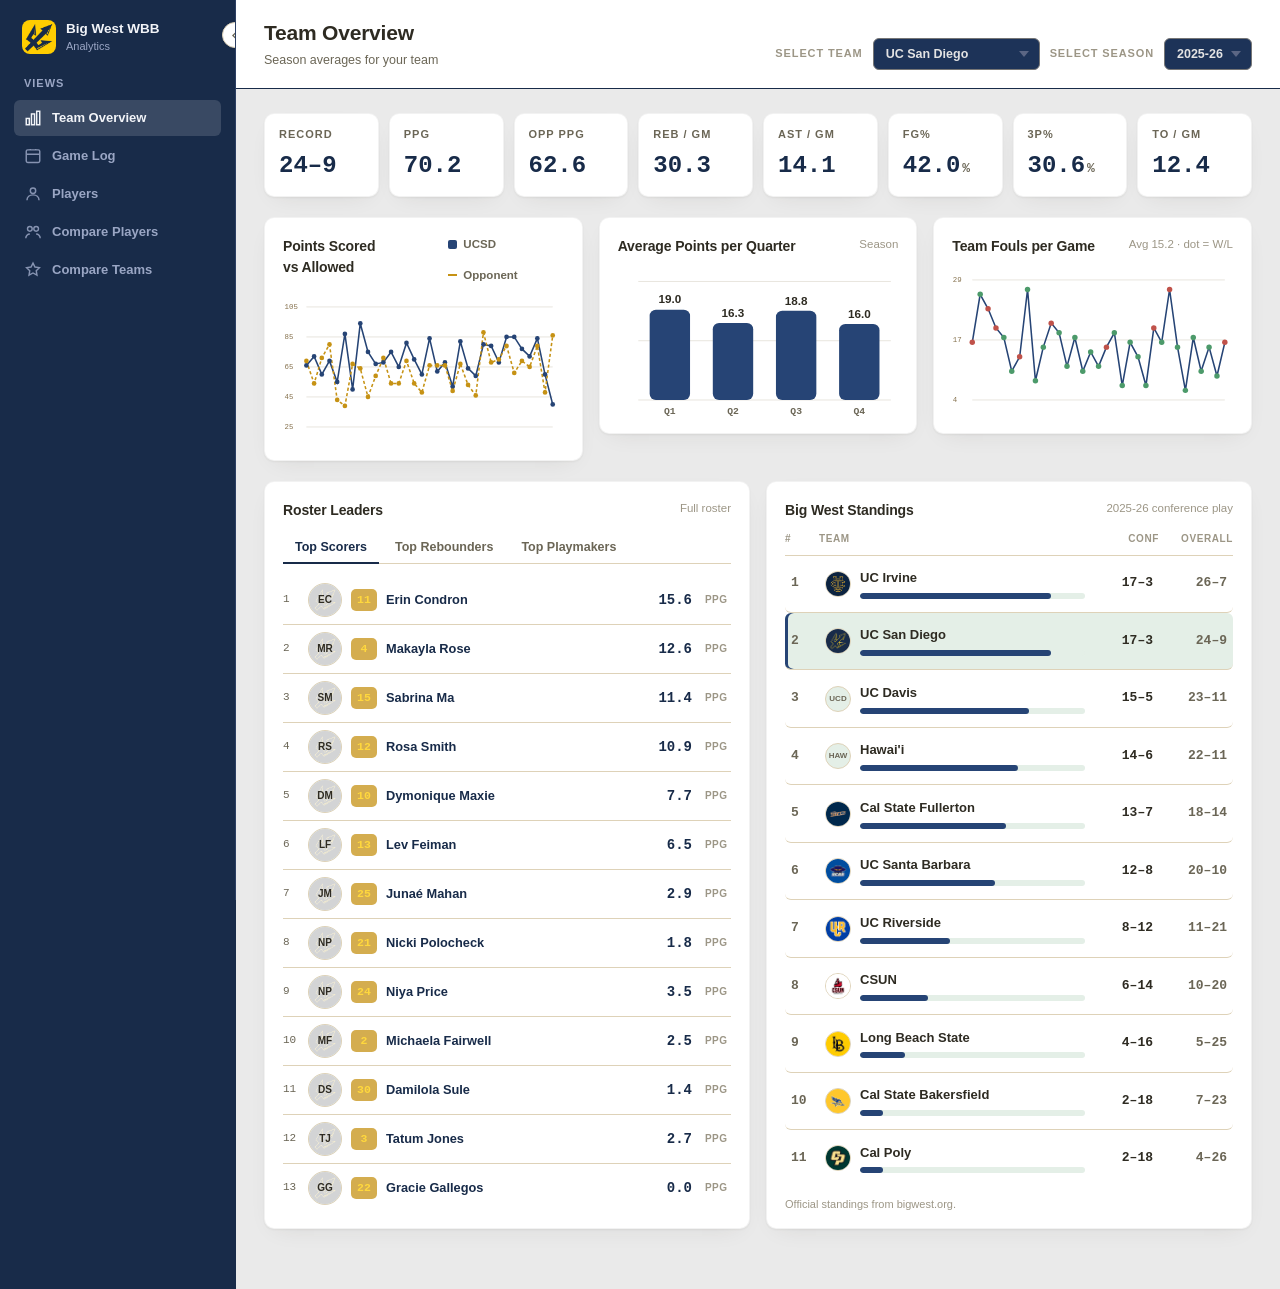
==== index.html @ 4924621a "Add upcoming 2026-27 season with the teams UCSD will play - scripts/build_upcoming_season.py builds " ====
<!DOCTYPE html>
<html lang="en" data-theme="light">
<head>
<meta charset="UTF-8">
<meta name="viewport" content="width=device-width, initial-scale=1.0">
<title>Big West WBB Analytics — Coach's Dashboard</title>
<link rel="stylesheet" href="style.css?v=20261028j">
<link rel="preconnect" href="https://fonts.googleapis.com">
<link rel="preconnect" href="https://fonts.gstatic.com" crossorigin>
<link href="https://fonts.googleapis.com/css2?family=Inter:wght@400;600;700;800&display=swap" rel="stylesheet">
</head>
<body>
<div class="app">
  <aside class="sidebar" style="position:relative;">
    <div class="brand">
      <div class="brand-mark"><img src="Team_Logos/triton_logo.jpg" alt="UC San Diego Tritons logo"></div>
      <div class="brand-text"><b>Big West WBB</b><span>Analytics</span></div>
    </div>
    <button class="sidebar-toggle" id="sidebar-toggle" title="Collapse sidebar" aria-label="Collapse sidebar">
      <svg viewBox="0 0 20 20" fill="none" stroke="currentColor" stroke-width="2"><path d="M12 4l-6 6 6 6"/></svg>
    </button>
    <nav class="views" id="nav"></nav>
  </aside>
  <main class="main">
    <header class="topbar" id="topbar"></header>
    <section class="view" id="view"></section>
  </main>
</div>
<div class="tooltip" id="tooltip"></div>

<script src="script.js?v=20261028j"></script>
</body>
</html>
---- style.css ----
:root{
  --bg:#FDFAF6; --surface:#FFFFFF; --surface-2:#FAF1E6; --surface-3:#E4EFE7;
  --border:#E5DCC9; --ink:#2E2B22; --ink-muted:#6B6656; --ink-faint:#9C9686;
  --accent:#99BC85; --accent-ink:#1D2B17; --accent-soft:#E4EFE7;
  --series-a:#99BC85; --series-b:#C97B4A;
  --good:#4C9A6A; --good-soft:#E3F3E7; --critical:#C0524A; --critical-soft:#F7E7E4;
  --sidebar-bg:#FFFFFF; --sidebar-ink:#2E2B22; --sidebar-ink-muted:#6B6656; --sidebar-border:#E5DCC9;
  --chart-grid:var(--border); --chart-axis:var(--ink-faint);
  --radius:10px; --radius-sm:6px;
  --shadow:0 1px 2px rgba(46,43,34,.06), 0 8px 24px -12px rgba(46,43,34,.12);
  --font-body: -apple-system, BlinkMacSystemFont, "Segoe UI", Roboto, "Helvetica Neue", Arial, sans-serif;
  --font-mono: ui-monospace, "SF Mono", "Cascadia Mono", "Roboto Mono", Menlo, Consolas, monospace;
}
@media (prefers-color-scheme: dark){
  :root{
    --bg:#0A0F1C; --surface:#111A2E; --surface-2:#17233D; --surface-3:#1D2A48;
    --border:#263252; --ink:#F2F4F8; --ink-muted:#8D97B5; --ink-faint:#5B6685;
    --accent:#FFC94A; --accent-ink:#1A1200; --accent-soft:#3A2E0E;
    --series-a:#C68600; --series-b:#264475;
    --good:#38C793; --good-soft:#123528; --critical:#F1596B; --critical-soft:#3A1620;
    --sidebar-bg:#111A2E; --sidebar-ink:#F2F4F8; --sidebar-ink-muted:#8D97B5; --sidebar-border:#263252;
    --chart-grid:var(--border); --chart-axis:var(--ink-faint);
    --shadow:0 1px 2px rgba(0,0,0,.3), 0 12px 28px -14px rgba(0,0,0,.55);
  }
}
:root[data-theme="dark"]{
  --bg:#0A0F1C; --surface:#111A2E; --surface-2:#17233D; --surface-3:#1D2A48;
  --border:#263252; --ink:#F2F4F8; --ink-muted:#8D97B5; --ink-faint:#5B6685;
  --accent:#FFC94A; --accent-ink:#1A1200; --accent-soft:#3A2E0E;
  --series-a:#C68600; --series-b:#264475;
  --good:#38C793; --good-soft:#123528; --critical:#F1596B; --critical-soft:#3A1620;
  --sidebar-bg:#111A2E; --sidebar-ink:#F2F4F8; --sidebar-ink-muted:#8D97B5; --sidebar-border:#263252;
  --chart-grid:var(--border); --chart-axis:var(--ink-faint);
  --shadow:0 1px 2px rgba(0,0,0,.3), 0 12px 28px -14px rgba(0,0,0,.55);
}
:root[data-theme="light"]{
  --bg:#eaeaea; --surface:#FFFFFF; --surface-2:#FDFAF6; --surface-3:#E4EFE7;
  --border:#DED2B8; --ink:#2E2B22; --ink-muted:#6B6656; --ink-faint:#9C9686;
  --accent:#99BC85; --accent-ink:#1D2B17; --accent-soft:#E4EFE7;
  --series-a:#264475; --series-b:#C69214;
  --good:#4C9A6A; --good-soft:#E3F3E7; --critical:#C0524A; --critical-soft:#F7E7E4;
  --sidebar-bg:#182B49; --sidebar-ink:#F2F4F8; --sidebar-ink-muted:#9AA6C4; --sidebar-border:#2C3F63;
  --chart-grid:rgba(133,113,77,.24); --chart-axis:#85714D;
  --shadow:0 1px 2px rgba(46,43,34,.06), 0 8px 24px -12px rgba(46,43,34,.12);
}

*{box-sizing:border-box;}
html,body{height:100%;}
body{
  margin:0; background:var(--bg); color:var(--ink); font-family:var(--font-body);
  font-size:14px; line-height:1.45; -webkit-font-smoothing:antialiased;
}
::selection{ background:var(--accent); color:var(--accent-ink); }
a{ color:inherit; }
button{ font-family:inherit; }
.num{ font-family:var(--font-mono); font-variant-numeric:tabular-nums; }

h1,h2,h3,h4{ margin:0; text-wrap:balance; font-weight:800; letter-spacing:-.01em; }
.eyebrow{
  font-size:11px; font-weight:700; text-transform:uppercase; letter-spacing:.09em;
  color:var(--ink-muted);
}

.app{
  display:grid; grid-template-columns:236px 1fr; min-height:100vh;
  transition:grid-template-columns .22s ease;
  background: linear-gradient(to right, var(--sidebar-bg) 236px, var(--bg) 236px);
}
.app.collapsed{
  grid-template-columns:72px 1fr;
  background: linear-gradient(to right, var(--sidebar-bg) 72px, var(--bg) 72px);
}

/* ---------- Sidebar ---------- */
.sidebar{
  background:var(--sidebar-bg); border-right:1px solid var(--sidebar-border);
  display:flex; flex-direction:column; padding:20px 14px; gap:22px;
  position:sticky; top:0; height:100vh; overflow:hidden;
  transition:padding .22s ease, background .22s ease;
}
.app.collapsed .sidebar{ padding-left:12px; padding-right:12px; }

.sidebar-toggle{
  position:absolute; top:22px; right:-13px; width:26px; height:26px; border-radius:50%;
  border:1px solid var(--border); background:var(--surface); box-shadow:var(--shadow);
  display:flex; align-items:center; justify-content:center; cursor:pointer; color:var(--ink-muted);
  z-index:6; padding:0;
}
.sidebar-toggle:hover{ color:var(--ink); border-color:var(--ink-faint); }
.sidebar-toggle svg{ width:13px; height:13px; transition:transform .22s ease; flex:none; }
.app.collapsed .sidebar-toggle svg{ transform:rotate(180deg); }

.app.collapsed .brand-text,
.app.collapsed .nav-label,
.app.collapsed .nav-btn span,
.app.collapsed .sidebar-foot{ display:none; }
.app.collapsed .brand{ justify-content:center; padding:0; }
.app.collapsed .nav-btn{ justify-content:center; padding:9px 0; }
.app.collapsed nav.views{ align-items:center; }
.brand{ display:flex; align-items:center; gap:10px; padding:0 8px; }
.brand-mark{
  width:34px; height:34px; border-radius:8px; background:var(--accent);
  color:var(--accent-ink); display:flex; align-items:center; justify-content:center;
  font-weight:800; font-size:15px; flex:none; overflow:hidden;
}
.brand-mark img{ width:100%; height:100%; object-fit:cover; display:block; }
.brand-text{ line-height:1.2; }
.brand-text b{ display:block; font-size:13.5px; font-weight:800; color:var(--sidebar-ink); }
.brand-text span{ font-size:11px; color:var(--sidebar-ink-muted); }

nav.views{ display:flex; flex-direction:column; gap:2px; }
.nav-label{ padding:0 10px 6px; color:var(--sidebar-ink-muted); }
.nav-btn{
  display:flex; align-items:center; gap:10px; width:100%; text-align:left;
  padding:9px 10px; border-radius:var(--radius-sm); border:none; background:none;
  color:var(--sidebar-ink-muted); font-size:13px; font-weight:600; cursor:pointer;
}
.nav-btn .ic{ width:18px; height:18px; flex:none; opacity:.85; }
.nav-btn:hover{ background:rgba(255,255,255,.08); color:var(--sidebar-ink); }
.nav-btn.active{ background:rgba(255,255,255,.14); color:var(--sidebar-ink); }
.nav-btn.active .ic{ opacity:1; }
.nav-btn:focus-visible, .btn:focus-visible, select:focus-visible, .card-select:focus-visible, .th-sort:focus-visible{
  outline:2px solid var(--series-b); outline-offset:2px;
}

.sidebar-foot{ margin-top:auto; padding:10px 8px; border-top:1px solid var(--sidebar-border); }
.sidebar-foot .eyebrow{ margin-bottom:4px; color:var(--sidebar-ink-muted); }
.sidebar-foot p{ margin:0; font-size:11.5px; color:var(--sidebar-ink-muted); opacity:.85; }

/* ---------- Main / topbar ---------- */
.main{ min-width:0; display:flex; flex-direction:column; }
.topbar{
  position:sticky; top:0; z-index:5; background:var(--bg);
  border-bottom:1px solid #182B49;
  padding:18px 28px; display:flex; align-items:flex-end; justify-content:space-between;
  gap:20px; flex-wrap:wrap;
  background-color: white;
}
.topbar h1{ font-size:21px; }
.topbar .sub{ margin-top:3px; font-size:12.5px; color:var(--ink-muted); }
.topbar-controls{ display:flex; gap:10px; align-items:center; flex-wrap:wrap; }

select{
  appearance:none; -webkit-appearance:none; background:#1d3358 url('data:image/svg+xml;utf8,<svg xmlns="http://www.w3.org/2000/svg" width="10" height="6"><path d="M0 0l5 6 5-6z" fill="%235B6684"/></svg>') no-repeat right 10px center;
  color:rgb(227, 227, 227); font-weight:600; font-size:12.5px;
  padding:8px 28px 8px 12px; border-radius:var(--radius-sm); cursor:pointer;
  outline:none;
}
select:hover{
  background-color: #f2f4f82a;
}

select.vs{ }
.vslabel{ font-size:11px; font-weight:700; color:var(--ink-faint); text-transform:uppercase; letter-spacing:.08em; }

.view{ padding:22px 28px 60px; display:flex; flex-direction:column; gap:20px; }

/* ---------- Cards / grid ---------- */
.card{
  background:white; border:1px solid rgba(46,43,34,.06); border-radius:var(--radius);
  box-shadow:var(--shadow); padding:18px 18px 16px;
}
.card-title{ display:flex; align-items:flex-start; justify-content:space-between; margin-bottom:12px; gap:18px; }
.card-title h3{ font-size:14px;}
.card-title .hint{ font-size:11.5px; color:var(--ink-faint); font-weight:500;}
.card-title-copy{ min-width:0; display:flex; flex-direction:column; gap:6px; }
.card-title-actions{ display:flex; align-items:center; gap:12px; flex-wrap:nowrap; justify-content:flex-end; }
.roster-card-controls{ margin-left:auto; flex:0 0 auto; }

.tiles{ display:grid; grid-template-columns:repeat(auto-fit,minmax(112px,1fr)); gap:10px; }
.tile{
  background:white; border:1px solid rgba(46,43,34,.06); border-radius:var(--radius);
  padding:13px 14px; box-shadow:var(--shadow);
}
.tile .eyebrow{ margin-bottom:6px; }
.tile .val{ font-size:24px; font-weight:800; color: #182B49; }
.tile .val small{ font-size:13px; font-weight:700; color:var(--ink-muted); margin-left:2px; }
.tile .delta{ margin-top:4px; font-size:11.5px; font-weight:700; }
.tile .delta.up{ color:var(--good); } .tile .delta.down{ color:var(--critical); }

.stat-tile{ cursor:pointer; text-align:left; width:100%; font:inherit; }
.stat-tile:hover{ border-color:var(--series-b); }
.stat-tile.active{ border-color:var(--series-a); background:var(--accent-soft); }

.team-section-tabs{
  display:inline-flex; align-items:center; gap:8px; padding:6px;
  border:1px solid var(--border); border-radius:999px; background:white;
  box-shadow:var(--shadow); width:max-content; max-width:100%;
}
.team-section-tab{
  border:none; background:transparent; color:var(--ink-muted); cursor:pointer;
  border-radius:999px; padding:9px 16px; font:inherit; font-size:12px; font-weight:800;
  letter-spacing:.05em; text-transform:uppercase;
}
.team-section-tab:hover{ color:var(--ink); background:var(--surface-2); }
.team-section-tab.active{ background:#182B49; color:white; }
.compare-teams-tabs{ flex-wrap:wrap; border-radius:24px; gap:4px; }
.compare-teams-tabs .team-section-tab{ padding:9px 13px; }
.team-summary-tiles{ margin-top:2px; }

.roster-page-grid{
  display:grid; grid-template-columns:repeat(4,minmax(0,1fr)); gap:20px;
}
.roster-spotlight-card{
  border:none; border-radius:20px; overflow:hidden; cursor:pointer; text-align:left;
  background:var(--card-bg); color:#f7f8fb; box-shadow:0 22px 40px -28px rgba(7,13,24,.75);
  border:2px solid color-mix(in srgb, var(--card-border) 72%, white 28%);
  padding:0; position:relative; min-height:390px; display:flex; flex-direction:column;
  transition:transform .18s ease, box-shadow .18s ease, border-color .18s ease;
}
.roster-spotlight-card:hover{
  transform:translateY(-3px);
  box-shadow:0 28px 46px -26px rgba(7,13,24,.82);
}
.roster-spotlight-top{
  display:flex; justify-content:space-between; align-items:center; padding:14px 14px 0;
  position:relative; z-index:2;
}
.roster-spotlight-rank,
.roster-spotlight-season{
  min-width:42px; height:34px; border-radius:999px; display:inline-flex; align-items:center; justify-content:center;
  background:rgba(255,255,255,.9); color:#1a2945; font-weight:900; font-size:18px; box-shadow:0 8px 20px -16px rgba(0,0,0,.65);
}
.roster-spotlight-season{ min-width:56px; font-size:15px; }
.roster-spotlight-art{
  position:relative; min-height:214px; padding:10px 18px 0; display:flex; align-items:flex-end; justify-content:center; overflow:hidden;
}
.roster-spotlight-logo{
  position:absolute; inset:10px 18px 12px; opacity:.2; display:flex; align-items:center; justify-content:center;
}
.roster-spotlight-logo img{
  width:100%; height:100%; object-fit:contain; filter:grayscale(1) brightness(1.7);
}
.roster-spotlight-monogram{
  width:148px; height:148px; border-radius:50%; display:flex; align-items:center; justify-content:center;
  background:linear-gradient(180deg,rgba(255,255,255,.24) 0%, rgba(255,255,255,.1) 100%);
  border:2px solid rgba(255,255,255,.28); backdrop-filter:blur(6px);
  font-size:52px; font-weight:900; letter-spacing:-.04em; position:relative; z-index:1;
}
.roster-spotlight-photo{
  position:relative; z-index:1; width:178px; height:178px; object-fit:cover; object-position:center top;
  border-radius:50%; border:2px solid rgba(255,255,255,.18); box-shadow:0 22px 34px -26px rgba(0,0,0,.72);
  background:rgba(255,255,255,.1);
}
.roster-spotlight-jersey{
  position:absolute; right:18px; bottom:16px; z-index:2; font-size:20px; font-weight:900;
  color:var(--card-accent); text-shadow:0 2px 18px rgba(0,0,0,.45);
}
.roster-spotlight-name{
  padding:12px 16px 10px; background:linear-gradient(180deg,rgba(255,255,255,.12) 0%, rgba(255,255,255,.05) 100%);
  border-top:1px solid rgba(255,255,255,.16); border-bottom:1px solid rgba(255,255,255,.12);
  font-size:15px; font-weight:900; text-align:center; white-space:nowrap; overflow:hidden; text-overflow:ellipsis;
}
.archetype-chip-stack{
  display:flex; flex-direction:column; align-items:center; gap:5px; max-width:100%;
}
.archetype-chip{
  display:inline-flex; align-items:center; justify-content:center; max-width:100%;
  border-radius:999px; padding:4px 8px; background:rgba(255,255,255,.92);
  color:#182B49; font-size:10.5px; font-weight:900; line-height:1.15;
  white-space:nowrap; overflow:hidden; text-overflow:ellipsis;
}
.roster-spotlight-archetype{
  align-self:center; max-width:calc(100% - 28px); margin:10px 14px 0;
}
.roster-spotlight-archetype .archetype-chip{
  background:color-mix(in srgb, var(--card-accent) 24%, white 76%);
}
.roster-spotlight-stats{
  display:grid; grid-template-columns:repeat(2,1fr); margin-top:auto;
  background:linear-gradient(180deg,rgba(255,255,255,.08) 0%, rgba(255,255,255,.04) 100%);
}
.roster-spotlight-stat{
  padding:14px 16px; border-top:1px solid rgba(255,255,255,.12); border-right:1px solid rgba(255,255,255,.1);
  display:flex; flex-direction:column; gap:4px;
}
.roster-spotlight-stat:nth-child(2n){ border-right:none; }
.roster-spotlight-stat span{
  font-size:11px; font-weight:800; letter-spacing:.08em; text-transform:uppercase; color:rgba(243,246,251,.74);
}
.roster-spotlight-stat strong{
  font-size:30px; line-height:1; font-weight:900; letter-spacing:-.04em; color:#ffffff;
}

.roster-modal-backdrop{
  position:fixed; inset:0; z-index:30; background:rgba(7,13,24,.68);
  display:flex; align-items:center; justify-content:center; padding:28px;
  backdrop-filter:blur(8px);
}
.roster-modal-shell{
  width:min(1120px,100%); max-height:calc(100vh - 56px); overflow:auto;
  position:relative;
}
.roster-modal-shell #player-detail{
  margin:0; border:1px solid rgba(255,255,255,.12); box-shadow:0 24px 52px -30px rgba(0,0,0,.78);
}
.roster-modal-close{
  position:absolute; top:14px; right:14px; width:38px; height:38px; border-radius:50%;
  border:1px solid rgba(255,255,255,.16); background:rgba(15,24,40,.88); color:white;
  font-size:24px; line-height:1; display:flex; align-items:center; justify-content:center;
  cursor:pointer; z-index:2;
}
.roster-modal-close:hover{ background:rgba(15,24,40,.98); }

.mini-toggle{
  display:inline-flex; align-items:center; gap:4px; padding:4px;
  border:1px solid var(--border); border-radius:999px; background:var(--surface-2);
}
.mini-toggle-btn{
  border:none; background:transparent; color:var(--ink-muted); cursor:pointer;
  border-radius:999px; padding:7px 12px; font:inherit; font-size:11.5px; font-weight:800;
  letter-spacing:.04em; text-transform:uppercase;
}
.mini-toggle-btn.active{ background:white; color:#182B49; box-shadow:var(--shadow); }

.grid-2{ display:grid; grid-template-columns:1.5fr 1fr; gap:16px; align-items:start; }
.grid-2-even{ display:grid; grid-template-columns:repeat(2,1fr); gap:16px; align-items:stretch; }
.grid-3{ display:grid; grid-template-columns:repeat(3,1fr); gap:16px; align-items:start; }
.grid-4{ display:grid; grid-template-columns:repeat(4,1fr); gap:16px; align-items:stretch; }
@media (max-width:980px){ .grid-2, .grid-2-even, .grid-3{ grid-template-columns:1fr; } }
@media (max-width:1200px){ .grid-4{ grid-template-columns:repeat(2,1fr); } }
@media (max-width:640px){ .grid-4{ grid-template-columns:1fr; } }

.card.stretch{ display:flex; flex-direction:column; }
.card.stretch .chart-fill{ flex:1; min-height:220px; }
.card.stretch .chart-fill svg{ width:100%; height:100%; display:block; }
.card.stretch .leaderboard-list{ flex:1; max-height:none; min-height:0; }

/* ---------- Table ---------- */
.table-wrap{ overflow-x:auto; border-radius:var(--radius-sm); border:1px solid var(--border); }
table{ width:100%; border-collapse:collapse; min-width:640px; font-size:12.8px; }
thead th{
  position:sticky; top:0; background:var(--surface-2); text-align:left; padding:9px 12px;
  font-size:10.5px; text-transform:uppercase; letter-spacing:.06em; color:var(--ink-muted);
  border-bottom:1px solid var(--border); white-space:nowrap; font-weight:700;
}
.th-sort{
  cursor:pointer; user-select:none; background:none; border:none; padding:0;
  font:inherit; font-family:inherit; font-size:inherit; font-weight:inherit;
  text-transform:inherit; letter-spacing:inherit; color:inherit;
}
th.num, td.num{ text-align:right; }
thead th.num,
thead th.num .th-sort{
  font-family:var(--font-body);
  font-variant-numeric:normal;
}
thead tr + tr th{ border-top:1px solid rgba(24,43,73,.08); }
thead th[colspan]{ text-align:center; font-size:10px; color:#7e7563; background:#faf7f1; }
tbody td{ padding:9px 12px; border-bottom:1px solid var(--border); white-space:nowrap; }
tbody tr:last-child td{ border-bottom:none; }
tbody tr{ cursor:default; }
tbody tr.clickable{ cursor:pointer; }
tbody tr.clickable:hover{ background:var(--surface-2); }
tbody tr.selected{ background:var(--accent-soft); }
.rowname{ font-weight:700; }
.muted{ color:var(--ink-muted); }

.pill{
  display:inline-flex; align-items:center; gap:5px; padding:2px 8px; border-radius:99px;
  font-size:11px; font-weight:800; letter-spacing:.02em;
}
.pill.win{ background:var(--good-soft); color:var(--good); }
.pill.loss{ background:var(--critical-soft); color:var(--critical); }
.pill.tag{ background:var(--surface-3); color:var(--ink-muted); font-weight:700; }

.jersey{
  display:inline-flex; align-items:center; justify-content:center; width:26px; height:22px;
  border-radius:5px; background:#c69114bf; font-family:var(--font-mono); font-weight:700;
  font-size:11.5px; color:#ffd83d; flex:none;
}

/* ---------- Buttons / misc ---------- */
.btn{
  border:1px solid var(--border); background:var(--surface-2); color:var(--ink);
  padding:7px 12px; border-radius:var(--radius-sm); font-size:12.5px; font-weight:700; cursor:pointer;
}
.btn:hover{ background:var(--surface-2); }
.btn.link{ border:none; background:none; color:var(--series-b); padding:0; font-weight:700; }
.legend{ display:flex; gap:14px; flex-wrap:wrap; }
.legend-item{ display:flex; align-items:center; gap:6px; font-size:11.5px; font-weight:700; color:var(--ink-muted); }
.swatch{ width:9px; height:9px; border-radius:2px; flex:none; }

/* ---------- Player / Team roster cards ---------- */
.roster-table-wrap{ background:white; }
.roster-table{ min-width:880px; }
.roster-table tbody tr.selected{ background:#bc8d2818; }
.roster-table tbody tr.selected:hover{ background:#bc8d2824; }
.roster-namecell{ display:flex; align-items:center; justify-content:flex-start; gap:10px; min-width:220px; }
.roster-table-photo{
  width:38px; height:38px; border-radius:50%; overflow:hidden; flex:none; background:#d9deea;
  display:flex; align-items:center; justify-content:center; box-shadow:0 8px 18px -14px rgba(0,0,0,.35);
}
.roster-table-photo img{ width:100%; height:100%; object-fit:cover; object-position:center top; display:block; }
.roster-table-photo img[src$=".svg"], .roster-table-photo img[src*=".svg?"]{ object-fit:contain; padding:5px; background:white; }
.roster-identity{ display:flex; flex-direction:column; gap:3px; justify-content:center; }
.roster-player{ font-weight:800; font-size:13.5px; color:#182B49; }
.roster-inline-num{ font-size:11px; color:var(--ink-muted); font-weight:800; margin-left:4px; vertical-align:middle; }
.roster-meta{ font-size:11px; color:var(--ink-muted); font-weight:700; text-transform:uppercase; letter-spacing:.05em; }
.roster-archetype{
  display:block; max-width:260px; color:#182B49; font-size:11px; font-weight:800;
  white-space:nowrap; overflow:hidden; text-overflow:ellipsis;
}
.roster-submeta{ font-size:10.5px; color:var(--ink-faint); font-weight:700; text-transform:uppercase; letter-spacing:.06em; }
.roster-table th,
.roster-table td{ padding:8px 10px; }
.roster-table th.num,
.roster-table td.num{ text-align:center; }
.roster-table th .th-sort{
  width:100%;
  display:inline-flex;
  align-items:center;
  justify-content:center;
  gap:4px;
  border:none;
  background:transparent;
  box-shadow:none;
  padding:0;
}
.roster-table td:first-child{ text-align:left; }
.roster-table thead th:first-child,
.roster-table tbody td:first-child{
  position:sticky; left:0; z-index:3; background:white;
}
.roster-table thead th:first-child{
  z-index:5; background:var(--surface-2);
}
.roster-table tbody tr:hover td:first-child{ background:var(--surface-2); }
.roster-table tbody tr.selected td:first-child{ background:#f7efe0; }

/* ---------- Player detail ---------- */
/* Header band: player on the left (same width as the stat column), the player/window
   pickers start at the chart column's left edge, then a divider before the stats. */
.pdetail-head{
  display:grid; grid-template-columns:292px minmax(0,1fr); column-gap:22px; align-items:center;
  padding-bottom:16px; border-bottom:1px solid var(--border);
}
.pdetail-head-id{ display:flex; align-items:center; gap:14px; min-width:0; }
.pdetail-head-controls{ display:flex; align-items:center; justify-content:flex-end; gap:16px; flex-wrap:wrap; align-self:end; }
.pdetail-avatar{
  width:56px; height:56px; border-radius:50%; background:var(--surface-3);
  display:flex; align-items:center; justify-content:center; font-weight:800; font-size:19px; flex:none;
  overflow:hidden;
}
.pdetail-avatar img{ width:100%; height:100%; object-fit:cover; object-position:center top; display:block; }
.pdetail-name{ font-size:19px; }
.pdetail-meta{ font-size:12.5px; color:var(--ink-muted); margin-top:2px; }
.pdetail-archetype{
  margin-top:6px; color:#182B49; font-size:12px; font-weight:900;
}
.pdetail-archetype-list{ align-items:flex-start; margin-top:8px; }
.pdetail-archetype-list .archetype-chip,
.compare-archetype-list .archetype-chip{
  background:var(--surface-3); color:var(--ink); border-radius:6px;
}

/* ---------- Player detail: stat-picker + axis chart layout ---------- */
.pdetail-body{ display:flex; gap:22px; margin-top:18px; align-items:stretch; }
.pdetail-stats-col{ width:292px; flex:none; display:flex; flex-direction:column; }
.pdetail-stats-head{
  display:flex; flex-direction:column; gap:4px; margin-bottom:8px;
}
.pdetail-context-label{
  font-size:11.5px; color:var(--ink-muted); font-weight:700;
}
/* Tiles stretch to fill the column, so their bottom edge lines up with the
   bottom of the report cards on the right. */
.stat-tile-grid{
  display:grid; grid-template-columns:repeat(2,1fr); grid-auto-rows:minmax(104px,1fr); gap:8px; flex:1;
}
.stat-tile-grid .tile{
  padding:10px; display:flex; flex-direction:column; justify-content:center; align-items:center; text-align:center;
}
.stat-tile-grid .eyebrow{ margin-bottom:8px; font-size:13px; letter-spacing:.07em; }
.stat-tile-grid .val{ font-size:28px; line-height:1.1; }
.pdetail-chart-col{ flex:1; min-width:0; display:flex; flex-direction:column; }
.pdetail-chart-col .card-title{ flex:none; flex-wrap:wrap; }
.pdetail-chart-col .card-title h3{ white-space:nowrap; }
.player-detail-actions{
  display:flex; align-items:center; gap:12px; margin-left:auto; flex-wrap:wrap; justify-content:flex-end;
}
.player-detail-picker{
  display:flex; align-items:center; gap:10px; color:var(--ink-muted); font-size:11px; font-weight:800;
  text-transform:uppercase; letter-spacing:.08em;
}
.player-detail-picker select{ min-width:240px; }
.player-detail-picker--compact select{ min-width:132px; }
.player-detail-picker select:hover,
.player-detail-picker select:focus-visible{
  background-color:#1d3358;
}
.pdetail-chart-col .chart-wrap{
  background:var(--surface-2); border:1px solid var(--border); border-radius:var(--radius-sm);
  padding:10px 8px 8px; flex:1; min-height:245px;
  display:flex; flex-direction:column;
}
.trend-empty{
  background:var(--surface-2); border:1px solid var(--border); border-radius:var(--radius-sm);
  min-height:84px; padding:14px 18px; display:flex; flex-direction:column; align-items:flex-start; justify-content:center;
  text-align:left; color:var(--ink-muted); gap:4px; flex:none;
}
.trend-empty strong{ color:var(--ink); font-size:13.5px; }
.trend-empty span{ max-width:420px; font-size:12px; font-weight:700; line-height:1.35; }
.trend-empty--compact{ min-height:220px; padding:16px; align-items:center; text-align:center; }
.chart--trend{ width:100%; flex:1 1 auto; min-height:0; }
.pdetail-shot-profile{
  margin-top:12px; background:var(--surface-2); border:1px solid var(--border);
  border-radius:var(--radius-sm); padding:12px 14px; flex:1; display:flex; flex-direction:column;
}
.player-visual-grid{
  display:grid; grid-template-columns:minmax(0, .9fr) minmax(320px, 1.1fr); gap:18px; align-items:stretch; flex:1;
}
.player-shot-panel,
.player-radar-panel{
  background:rgba(255,255,255,.42); border:1px solid var(--border); border-radius:12px; padding:12px 14px;
  height:100%;
}
.shot-pie-layout{
  display:grid; grid-template-columns:1fr; gap:18px; align-items:center;
}
.shot-pie{
  width:100%; max-width:250px; margin:0 auto; display:block; overflow:visible;
  -webkit-tap-highlight-color:transparent;
}
.shot-pie,
.shot-pie *{
  outline:none;
}
.shot-pie:focus,
.shot-pie:focus-visible,
.shot-pie-slice:focus,
.shot-pie-slice:focus-visible{
  outline:none;
}
.shot-pie-slice{
  cursor:pointer; stroke:rgba(255,255,255,.9); stroke-width:2px; transition:opacity .16s ease, transform .16s ease;
  transform-box:fill-box; transform-origin:center;
}
.shot-pie-slice:hover,
.shot-pie-slice.active{ opacity:1; transform:none; }
.shot-pie-label{
  fill:white; font-size:11px; font-weight:800; letter-spacing:.04em; text-transform:uppercase;
  pointer-events:none;
}
.shot-pie-label-outside{
  fill:var(--ink); font-size:10.5px;
}
.shot-pie-callout{
  fill:none; stroke:var(--ink-faint); stroke-width:1.5; stroke-linecap:round; pointer-events:none;
}
.shot-pie-legend{ display:flex; flex-direction:column; gap:8px; }
.shot-pie-legend-row{
  display:grid; grid-template-columns:10px minmax(56px,auto) repeat(2, minmax(0,1fr)); gap:10px; align-items:center;
  font-size:11.5px; font-weight:700; color:var(--ink-muted);
  border:none; background:transparent; width:100%; padding:8px 10px; border-radius:10px; text-align:left; cursor:pointer;
}
.shot-pie-legend-row:hover,
.shot-pie-legend-row.active{ background:transparent; }
.shot-pie-dot{ width:10px; height:10px; border-radius:50%; display:inline-block; }
.shot-pie-legend-label{
  color:var(--ink); font-size:11px; font-weight:800; letter-spacing:.08em; text-transform:uppercase;
}
.shot-pie-legend-stat{ font-family:var(--font-mono); text-align:right; }
.player-radar{
  width:100%; max-width:320px; margin:6px auto 0; display:block; overflow:visible;
  -webkit-tap-highlight-color:transparent;
}
.radar-grid-ring{
  fill:none; stroke:rgba(36,56,94,.18); stroke-width:1;
}
.radar-grid-spoke{
  stroke:rgba(36,56,94,.16); stroke-width:1;
}
.radar-area{
  fill:rgba(38,68,117,.22); stroke:#264475; stroke-width:2;
}
.radar-point{
  fill:#264475; stroke:white; stroke-width:1.4;
}
.radar-hit{
  fill:transparent; stroke:transparent; cursor:pointer; outline:none; pointer-events:all;
}
.radar-hit-ray{
  fill:none; stroke:transparent; stroke-linecap:round; stroke-linejoin:round;
}
.radar-hit.active{
  fill:transparent;
  stroke:transparent;
}
.radar-hit:focus,
.radar-hit:focus-visible{
  outline:none;
}
.radar-hit:hover + .radar-axis-label,
.radar-hit:focus + .radar-axis-label{
  fill:var(--ink);
}
.radar-axis-label{
  fill:var(--ink-muted); font-size:10.5px; font-weight:800; letter-spacing:.03em;
}
.radar-axis-label.active{
  fill:var(--ink);
}
.radar-detail-panel{
  margin:8px auto 0; max-width:520px; min-height:38px;
  display:flex; align-items:center; justify-content:center; gap:8px; flex-wrap:wrap;
  padding:8px 10px; border:1px solid var(--border); border-radius:8px;
  background:var(--surface-2); color:var(--ink-muted); font-size:11.5px; font-weight:700; text-align:center;
}
.radar-detail-panel b{ color:var(--ink); font-size:12px; }
.radar-detail-panel span{ color:var(--ink-muted); }
.radar-detail-panel em{ color:var(--ink); font-style:normal; font-family:var(--font-mono); font-weight:900; }
.player-modal-shell{ max-width:1180px; width:min(1180px, calc(100vw - 48px)); }
@media (max-width:860px){
  .pdetail-head{ grid-template-columns:1fr; row-gap:14px; }
  .pdetail-head-controls{ justify-content:flex-start; }
  .pdetail-body{ flex-direction:column; }
  .pdetail-stats-col{ width:100%; }
  .stat-tile-grid{ grid-template-columns:repeat(3,1fr); }
  .player-visual-grid{ grid-template-columns:1fr; }
  .shot-pie-layout{ grid-template-columns:1fr; }
  .team-section-tabs{ width:100%; justify-content:space-between; }
  .team-section-tab{ flex:1; text-align:center; }
  .card-title{ flex-direction:column; align-items:stretch; }
  .card-title-actions{ width:100%; justify-content:flex-start; flex-wrap:wrap; }
  .roster-card-controls{ margin-left:0; }
  .roster-page-grid{ grid-template-columns:repeat(2,minmax(0,1fr)); }
  .player-detail-actions{ margin-left:0; width:100%; justify-content:space-between; }
  .player-detail-picker{ width:100%; justify-content:space-between; }
}
@media (max-width:560px){
  .roster-page-grid{ grid-template-columns:1fr; }
  .roster-modal-backdrop{ padding:12px; }
  .roster-modal-close{ top:10px; right:10px; }
}
@media (max-width:520px){
  .stat-tile-grid{ grid-template-columns:repeat(2,1fr); }
}

/* ---------- Compare layout ---------- */
.compare-picker-row{ display:grid; grid-template-columns:1fr auto 1fr; gap:14px; align-items:center; margin-bottom:10px; }
.compare-picker-row select{ justify-self:start; }
.compare-picker-row select.picker-right{ justify-self:end; }
.compare-heads{ display:grid; grid-template-columns:1fr auto 1fr; gap:14px; align-items:center; }
.compare-side{ display:flex; align-items:center; gap:10px; }
.compare-side.right{ flex-direction:row-reverse; text-align:right; }
.compare-avatar{
  width:42px; height:42px; border-radius:50%; display:flex; align-items:center; justify-content:center;
  font-weight:800; font-size:15px; flex:none; overflow:hidden; position:relative;
}
.compare-avatar img{ width:100%; height:100%; object-fit:contain; display:block; padding:5px; background:white; }
.compare-avatar .rotation-photo-fallback{ width:100%; height:100%; }
.compare-avatar .rotation-photo-fallback span{ font-size:10px; }
.compare-avatar .rotation-photo-fallback img{ opacity:.18; padding:0; object-fit:cover; background:transparent; }
.compare-avatar .rotation-headshot{ position:absolute; inset:0; width:100%; height:100%; object-fit:cover; padding:0; background:transparent; z-index:2; }
.compare-vs{ font-family:var(--font-mono); font-weight:800; color:var(--ink-faint); font-size:12px; }
.compare-name{ font-weight:800; font-size:14px; }
.compare-meta{ font-size:11px; color:var(--ink-faint); font-weight:600; }
.compare-archetype-list{ align-items:flex-start; margin-top:6px; }
.compare-side.right .compare-archetype-list{ align-items:flex-end; }
.compare-player-radar-card{ overflow:hidden; }
.compare-player-radar{ max-width:520px; height:320px; }
.radar-area-a{ fill:color-mix(in srgb, var(--series-a) 24%, transparent); stroke:var(--series-a); }
.radar-area-b{ fill:color-mix(in srgb, var(--series-b) 20%, transparent); stroke:var(--series-b); }
.radar-point-a{ fill:var(--series-a); }
.radar-point-b{ fill:var(--series-b); }
.compare-shot-grid{ display:grid; grid-template-columns:1fr 1fr; gap:14px; }
.compare-shot-panel{ background:var(--surface-2); }
.compare-shot-panel.side-a{ border-color:color-mix(in srgb, var(--series-a) 34%, var(--border)); }
.compare-shot-panel.side-b{ border-color:color-mix(in srgb, var(--series-b) 34%, var(--border)); }
.key-edge-grid{ display:grid; grid-template-columns:repeat(4,minmax(0,1fr)); gap:10px; }
.key-edge{
  min-height:72px; display:flex; gap:9px; align-items:flex-start;
  padding:10px; border:1px solid var(--border); border-radius:8px; background:var(--surface-2);
}
.key-edge-bar{ width:4px; align-self:stretch; border-radius:99px; flex:none; }
.key-edge b{ display:block; font-size:12.5px; line-height:1.25; color:var(--ink); }
.key-edge span:last-child{ display:block; margin-top:4px; color:var(--ink-muted); font-size:11px; font-weight:700; line-height:1.25; }
.rotation-grid{ display:flex; flex-direction:column; }
.rotation-pair-head,
.rotation-pair-row{ display:grid; grid-template-columns:1fr 1fr; gap:28px; align-items:stretch; }
.rotation-pair-row{ border-bottom:1px solid var(--border); }
.rotation-pair-row:last-child{ border-bottom:none; }
.rotation-pair-row > div{ min-width:0; display:flex; }
.rotation-pair-row .rotation-row{ border-bottom:none; height:100%; padding:12px 0; }
.rotation-team-title{ font-size:12px; font-weight:800; color:var(--ink-muted); margin-bottom:8px; text-transform:uppercase; letter-spacing:.04em; text-align:center; }
/* Split the top-five card down the middle (same center line as the VS in the
   header card above it) and center each team's players in their own half. */
.rotation-pair-head,
.rotation-pair-row{ position:relative; }
.rotation-pair-head::after,
.rotation-pair-row::after{
  content:''; position:absolute; top:0; bottom:0; left:50%; width:1px; background:var(--border); pointer-events:none;
}
.rotation-pair-row .rotation-row{ justify-items:center; }
.rotation-pair-row .rotation-main{ justify-content:center; }
.rotation-pair-row .rotation-tags{ justify-content:center; padding-left:0; }
.rotation-row{
  display:grid; grid-template-columns:1fr; gap:8px; align-items:start;
  padding:10px 0; border-bottom:1px solid var(--border);
  width:100%; border-left:none; border-right:none; border-top:none; background:transparent; text-align:left; font:inherit; cursor:pointer;
}
.rotation-row:hover{ background:var(--surface-2); }
.rotation-row:focus-visible{ outline:2px solid color-mix(in srgb, var(--series-a) 45%, transparent); outline-offset:2px; }
.rotation-row:last-child{ border-bottom:none; }
.rotation-row-empty{ min-height:96px; pointer-events:none; }
.rotation-main{ display:flex; align-items:center; gap:10px; min-width:0; }
.rotation-photo{
  position:relative;
  width:44px; height:44px; border-radius:50%; flex:none; display:flex; align-items:center; justify-content:center;
  background:var(--surface-3); border:1px solid var(--border); overflow:hidden; color:var(--ink-muted); font-weight:800; font-size:12px;
}
.rotation-headshot{ position:absolute; inset:0; width:100%; height:100%; object-fit:cover; display:block; z-index:2; }
.rotation-photo-fallback{
  position:relative; width:100%; height:100%; display:flex; align-items:center; justify-content:center;
  background:var(--surface-2);
}
.rotation-photo-fallback img{
  position:absolute; inset:0; width:100%; height:100%; object-fit:cover; opacity:.22; filter:saturate(.9);
}
.rotation-photo-fallback span{
  position:relative; z-index:1; color:var(--ink); font-size:11.5px; font-weight:900;
}
.rotation-player b{ display:block; font-size:12.5px; color:var(--ink); line-height:1.2; }
.rotation-player span{ display:block; margin-top:3px; color:var(--ink-muted); font-size:11px; font-weight:700; }
.rotation-player-name{
  display:flex !important; align-items:center; gap:6px; flex-wrap:wrap;
}
.rotation-name-archetypes{
  display:inline-flex; flex-direction:row; align-items:center; gap:4px; max-width:100%;
}
.rotation-name-archetypes .archetype-chip{
  background:#182B49; color:white; border-radius:6px; padding:3px 6px; font-size:10px;
}
.rotation-tags{ display:flex; flex-wrap:wrap; gap:5px; padding-left:48px; }
.rotation-tag{
  padding:4px 6px; border-radius:6px; background:var(--surface-3); color:var(--ink);
  font-size:10.5px; font-weight:800; white-space:nowrap; line-height:1.2;
}
.archetype-rotation-tag{ background:#182B49; color:white; }
.rotation-tag.weak{ color:var(--ink-muted); background:transparent; border:1px solid var(--border); }
.compare-trend-grid{ display:grid; grid-template-columns:1fr 1fr; gap:14px; }
.compare-trend-panel{
  min-width:0; padding:10px; border:1px solid var(--border); border-radius:8px; background:var(--surface-2);
}
.compare-trend-summary{ display:flex; flex-wrap:wrap; gap:8px; margin-bottom:8px; color:var(--ink-muted); font-size:11px; font-weight:700; }
.compare-trend-summary span{ padding:4px 6px; border-radius:6px; background:var(--surface); border:1px solid var(--border); }
.compare-trend-summary b{ color:var(--ink); font-family:var(--font-mono); }
.compare-team-trend{ height:170px; }

.diffrow{ display:grid; grid-template-columns:minmax(80px,1fr) 70px 92px 70px minmax(80px,1fr); align-items:center; gap:8px; padding:9px 2px; border-bottom:1px solid var(--border); }
.diffrow:last-child{ border-bottom:none; }
.diffrow .stat-label{ text-align:center; font-size:10.5px; font-weight:800; text-transform:uppercase; letter-spacing:.05em; color:var(--ink-muted); }
.stat-label-sub{ display:block; margin-top:2px; font-size:9.5px; letter-spacing:.04em; color:var(--ink-faint); }
.diffval{ font-family:var(--font-mono); font-weight:800; font-size:13px; white-space:nowrap; }
.diffval.a{ text-align:right; }
.diffval.b{ text-align:left; }
.diffval-sub{ display:block; margin-top:2px; color:var(--ink-muted); font-size:10.5px; }
.edge-tag{
  display:inline-flex; width:16px; height:16px; margin:0 5px; border-radius:50%;
  align-items:center; justify-content:center; background:var(--surface-3); color:var(--ink);
  border:1px solid var(--border); font-family:var(--font-body); font-size:10px; font-weight:900;
}
.bar-track{ position:relative; height:8px; border-radius:99px; background:var(--surface-3); overflow:hidden; }
.bar-fill{ position:absolute; top:0; bottom:0; border-radius:99px; }
.bar-fill.a{ background:var(--series-a); left:0; }
.bar-track.left .bar-fill.a{ left:auto; right:0; }
.bar-fill.b{ background:var(--series-b); left:0; }
.diffrow.left-wins .diffval.a{ color:var(--series-a); }
.diffrow.right-wins .diffval.b{ color:var(--series-b); }

/* ---------- Charts ---------- */
.chart-wrap{ position:relative; }
svg.chart{ display:block; width:100%; height:auto; overflow:visible; }
.gridline{ stroke:var(--chart-grid); stroke-width:1; }
.axislabel{ fill:var(--chart-axis); font-size:9.5px; font-family:var(--font-mono); }
.quarter-axislabel{ font-size:12.5px; font-weight:800; fill:var(--ink-muted); }
.quarter-val{ fill:var(--ink); font-size:15px; font-family:var(--font-body); font-weight:800; }
.axistitle{ fill:var(--ink-muted); font-size:10.5px; font-family:var(--font-body); font-weight:700; }
.tooltip{
  position:absolute; pointer-events:none; background:var(--ink); color:var(--bg);
  padding:6px 9px; border-radius:6px; font-size:11px; font-weight:700; white-space:nowrap;
  transform:translate(-50%,-115%); opacity:0; transition:opacity .1s; z-index:90; box-shadow:var(--shadow);
}
.tooltip.show{ opacity:1; }
.tooltip .t-sub{ font-weight:500; opacity:.75; }
.tooltip .t-sub + .t-sub{ display:block; margin-top:3px; }
.hover-x{ stroke:var(--ink-faint); stroke-width:1; stroke-dasharray:3 3; opacity:0; }

@media (max-width: 980px){
  .key-edge-grid{ grid-template-columns:repeat(2,minmax(0,1fr)); }
  .compare-trend-grid{ grid-template-columns:1fr; }
  .compare-shot-grid{ grid-template-columns:1fr; }
}

@media (max-width: 620px){
  .key-edge-grid{ grid-template-columns:1fr; }
  .rotation-pair-head,
  .rotation-pair-row{ grid-template-columns:1fr; gap:0; }
  .rotation-pair-head::after,
  .rotation-pair-row::after{ display:none; }
  .rotation-tags{ padding-left:0; }
  .diffrow{ grid-template-columns:minmax(42px,1fr) 58px 70px 58px minmax(42px,1fr); gap:6px; }
  .edge-tag{ width:14px; height:14px; margin:0 3px; font-size:9px; }
}
.hit{ fill:transparent; }
.trend-hit{
  fill:rgba(0,0,0,.001);
  pointer-events:all;
  cursor:pointer;
}

.barchart-row{ display:flex; align-items:center; gap:10px; margin-bottom:9px; }
.barchart-row:last-child{ margin-bottom:0; }
.barchart-label{ width:78px; flex:none; font-size:11px; font-weight:700; color:var(--ink-muted); }
.barchart-track{ flex:1; display:flex; gap:3px; align-items:center; height:16px; }
.barchart-bar{ height:16px; border-radius:4px; }
.barchart-val{ width:44px; flex:none; font-family:var(--font-mono); font-weight:800; font-size:12px; text-align:right; }

/* ---------- Leaderboard (full roster, scrollable) ---------- */
.leaderboard-list{ max-height:360px; overflow-y:auto; scrollbar-color:transparent transparent; scrollbar-width:thin; transition:scrollbar-color .3s; }
.leaderboard-list::-webkit-scrollbar{ width:6px; }
.leaderboard-list::-webkit-scrollbar-thumb{ background:transparent; border-radius:99px; transition:background .3s; }
.leaderboard-list.scrolling{ scrollbar-color:var(--ink-faint) transparent; }
.leaderboard-list.scrolling::-webkit-scrollbar-thumb{ background:var(--ink-faint); }
.leader-row{ display:flex; align-items:center; gap:9px; padding:7px 0; }
.leader-rank{ width:16px; flex:none; font-size:11px; }
.leader-face{
  position:relative; width:34px; height:34px; border-radius:50%; flex:none; overflow:hidden;
  display:flex; align-items:center; justify-content:center; border:1px solid var(--border); background:var(--surface-3);
}
.leader-face .rotation-photo-fallback{ width:100%; height:100%; }
.leader-face .rotation-photo-fallback span{ font-size:10px; }
.leader-face .rotation-photo-fallback img{ opacity:.18; }
.leader-face .rotation-headshot{ position:absolute; inset:0; width:100%; height:100%; object-fit:cover; z-index:2; }
.leader-name{ flex:1; font-weight:700; font-size:12.8px; color:#182B49; }
.leader-stat{ font-weight:800; color:#182B49; }

/* ---------- Tabbed leaderboard card ---------- */
.tab-row{ display:flex; gap:4px; margin-bottom:12px; border-bottom:1px solid var(--border); }
.tab-btn{
  border:none; background:none; padding:8px 12px; font-size:12.5px; font-weight:700;
  color:var(--ink-muted); cursor:pointer; border-bottom:2px solid transparent;
  margin-bottom:-1px; white-space:nowrap;
}
.tab-btn:hover{ color:var(--ink); }
.tab-btn.active{ color:#182B49; border-bottom-color:#182B49; }

.stat-unit{ font-size:10px; font-weight:800; color:var(--ink-faint); text-transform:uppercase; letter-spacing:.04em; margin-left:4px; width:26px; flex:none; }

@media (prefers-reduced-motion: reduce){ *{ transition:none !important; } }

/* ---------- Conference standings ---------- */
.standings-head, .standings-row{
  display:grid; grid-template-columns:24px minmax(0,1fr) 58px 64px; gap:10px; align-items:center;
}
.standings-head{
  padding:0 0 8px; border-bottom:1px solid var(--border);
  font-size:10px; font-weight:800; letter-spacing:.06em; text-transform:uppercase; color:var(--ink-faint);
}
.standings-head span:nth-child(n+3), .standings-row .standings-rec{ text-align:right; }
.standings-list{ display:flex; flex-direction:column; flex:1; }
.standings-row{ flex:1; padding:9px 6px; border-bottom:1px solid var(--border); border-radius:6px; font-size:13px; }
.standings-row:last-child{ border-bottom:none; }
.standings-row.is-selected{ background:var(--accent-soft); box-shadow:inset 3px 0 0 var(--series-a); }
.standings-rank{ font-weight:800; color:var(--ink-muted); }
.standings-team{ display:flex; align-items:center; gap:9px; min-width:0; }
.standings-logo{
  width:26px; height:26px; flex:none; border-radius:50%; overflow:hidden; display:flex; align-items:center; justify-content:center;
  background:var(--surface-3); border:1px solid var(--border); font-size:8px; font-weight:800; color:var(--ink-muted);
}
.standings-logo img{ width:100%; height:100%; object-fit:cover; display:block; }
.standings-team-text{ display:flex; flex-direction:column; gap:5px; min-width:0; flex:1; }
.standings-name{ font-weight:700; color:var(--ink); white-space:nowrap; overflow:hidden; text-overflow:ellipsis; }
.standings-bar{ height:6px; border-radius:99px; background:var(--surface-3); overflow:hidden; }
.standings-bar span{ display:block; height:100%; border-radius:99px; background:var(--series-a); }
.standings-rec{ font-weight:800; }
.standings-note{ margin:10px 0 0; font-size:11px; color:var(--ink-faint); line-height:1.4; }
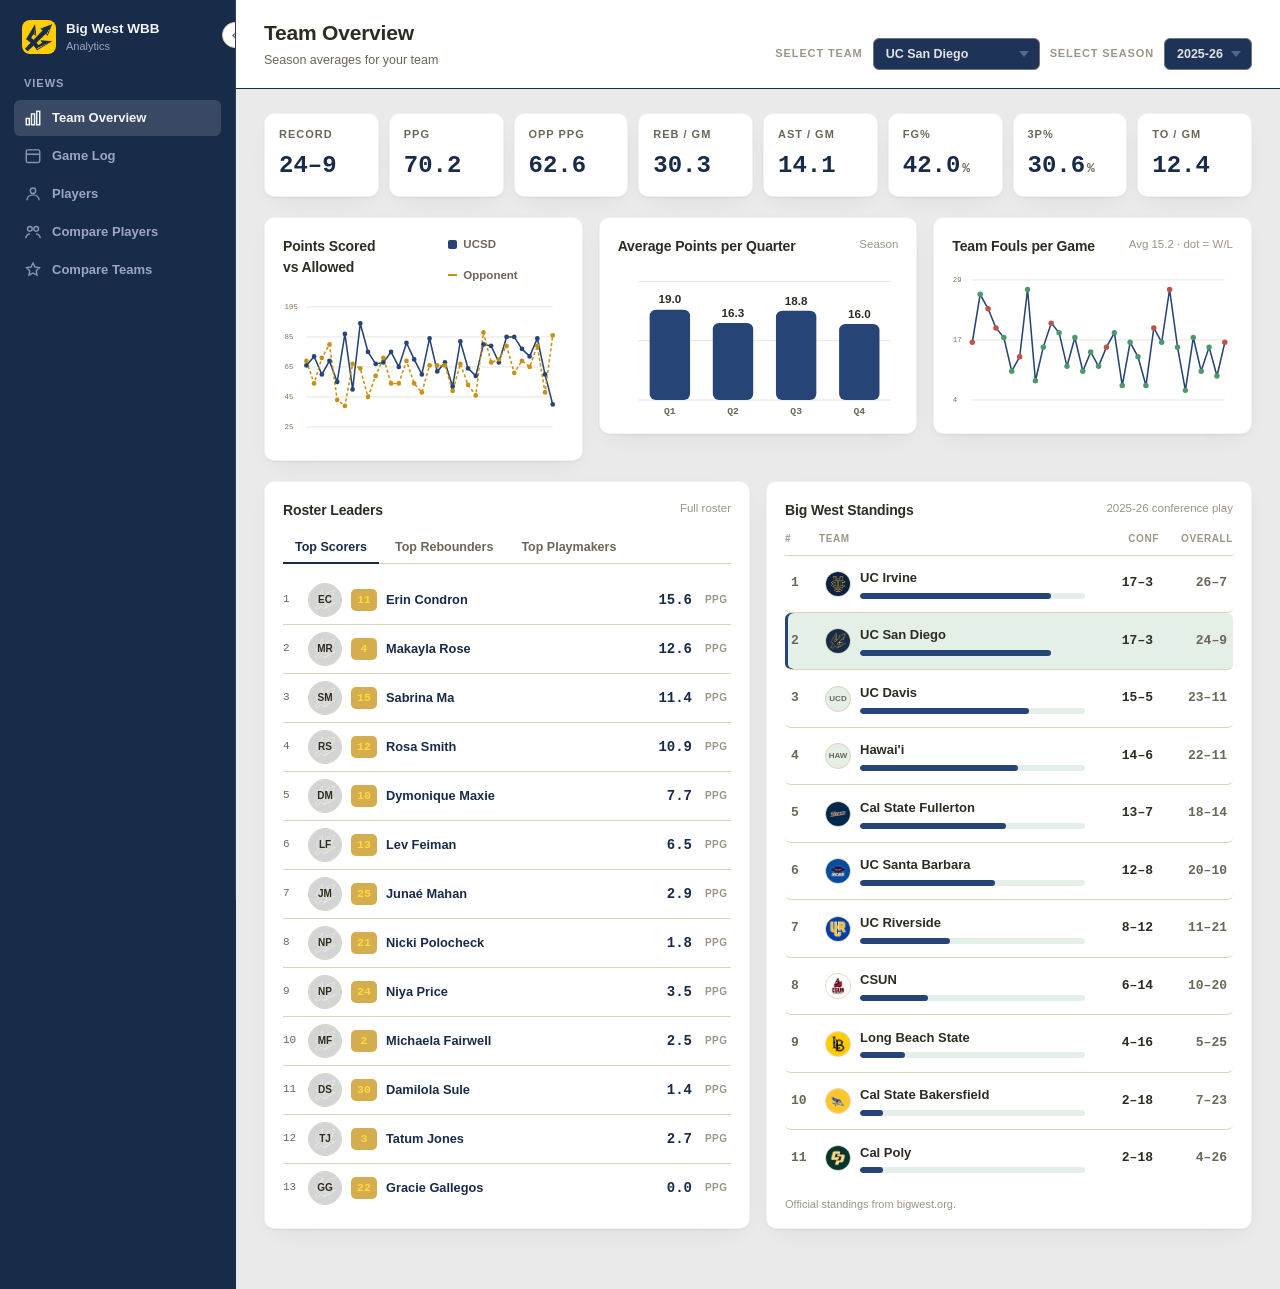
==== commit 98b5d2c8: "2026-27 schedule in Game Log, last-season placeholder stats, table-format comparisons - Game Log: un" ====
--- a/index.html
+++ b/index.html
@@ -4,7 +4,7 @@
 <meta charset="UTF-8">
 <meta name="viewport" content="width=device-width, initial-scale=1.0">
 <title>Big West WBB Analytics — Coach's Dashboard</title>
-<link rel="stylesheet" href="style.css?v=20261028j">
+<link rel="stylesheet" href="style.css?v=20261028l">
 <link rel="preconnect" href="https://fonts.googleapis.com">
 <link rel="preconnect" href="https://fonts.gstatic.com" crossorigin>
 <link href="https://fonts.googleapis.com/css2?family=Inter:wght@400;600;700;800&display=swap" rel="stylesheet">
@@ -28,6 +28,6 @@
 </div>
 <div class="tooltip" id="tooltip"></div>
 
-<script src="script.js?v=20261028j"></script>
+<script src="script.js?v=20261028l"></script>
 </body>
 </html>
--- a/style.css
+++ b/style.css
@@ -748,26 +748,49 @@
 .compare-trend-summary b{ color:var(--ink); font-family:var(--font-mono); }
 .compare-team-trend{ height:170px; }
 
-.diffrow{ display:grid; grid-template-columns:minmax(80px,1fr) 70px 92px 70px minmax(80px,1fr); align-items:center; gap:8px; padding:9px 2px; border-bottom:1px solid var(--border); }
-.diffrow:last-child{ border-bottom:none; }
-.diffrow .stat-label{ text-align:center; font-size:10.5px; font-weight:800; text-transform:uppercase; letter-spacing:.05em; color:var(--ink-muted); }
-.stat-label-sub{ display:block; margin-top:2px; font-size:9.5px; letter-spacing:.04em; color:var(--ink-faint); }
-.diffval{ font-family:var(--font-mono); font-weight:800; font-size:13px; white-space:nowrap; }
-.diffval.a{ text-align:right; }
-.diffval.b{ text-align:left; }
-.diffval-sub{ display:block; margin-top:2px; color:var(--ink-muted); font-size:10.5px; }
-.edge-tag{
-  display:inline-flex; width:16px; height:16px; margin:0 5px; border-radius:50%;
-  align-items:center; justify-content:center; background:var(--surface-3); color:var(--ink);
-  border:1px solid var(--border); font-family:var(--font-body); font-size:10px; font-weight:900;
-}
-.bar-track{ position:relative; height:8px; border-radius:99px; background:var(--surface-3); overflow:hidden; }
-.bar-fill{ position:absolute; top:0; bottom:0; border-radius:99px; }
-.bar-fill.a{ background:var(--series-a); left:0; }
-.bar-track.left .bar-fill.a{ left:auto; right:0; }
-.bar-fill.b{ background:var(--series-b); left:0; }
-.diffrow.left-wins .diffval.a{ color:var(--series-a); }
-.diffrow.right-wins .diffval.b{ color:var(--series-b); }
+/* ---------- Compare tables (Compare Players / Compare Teams) ---------- */
+.compare-card-head{ display:flex; align-items:flex-start; justify-content:space-between; gap:14px; }
+.compare-card-head h3{ font-size:16px; }
+.compare-card-sub{ margin:4px 0 0; color:var(--ink-muted); font-size:12.5px; font-weight:600; }
+.compare-badge{
+  flex:none; padding:5px 9px; border-radius:6px; background:var(--accent-soft); color:var(--accent-ink);
+  font-size:10px; font-weight:800; letter-spacing:.08em; text-transform:uppercase; white-space:nowrap;
+}
+.compare-toggle{
+  display:inline-flex; align-items:center; gap:2px; margin:14px 0 4px; padding:3px;
+  border:1px solid var(--border); border-radius:8px; background:var(--surface);
+}
+.compare-toggle button{
+  border:none; background:transparent; color:var(--ink-muted); cursor:pointer; border-radius:6px;
+  padding:7px 12px; font:inherit; font-size:11px; font-weight:800; letter-spacing:.06em; text-transform:uppercase;
+}
+.compare-toggle button:hover{ color:var(--ink); background:var(--surface-2); }
+.compare-toggle button.active{ background:#182B49; color:#fff; }
+.compare-table-wrap{ margin-top:14px; overflow-x:auto; }
+.compare-table{ width:100%; border-collapse:collapse; table-layout:fixed; font-size:13.5px; }
+.compare-table th{ text-align:left; font-weight:600; }
+.compare-table thead th{
+  padding:0 14px 10px; font-size:10.5px; font-weight:800; letter-spacing:.08em; text-transform:uppercase; color:var(--ink-faint);
+}
+.compare-table thead th.a, .compare-table thead th.b{ text-align:right; }
+.compare-table thead th.a{ color:var(--series-a); }
+.compare-table thead th.b{ color:color-mix(in srgb, var(--series-b) 78%, #000); }
+.compare-table tbody th{ padding:0 14px; color:var(--ink); }
+.compare-table tbody tr{ border-top:1px solid var(--border); }
+.compare-table tbody td, .compare-table tbody th{ height:44px; }
+.stat-label-sub{ display:block; margin-top:2px; font-size:9.5px; letter-spacing:.04em; color:var(--ink-faint); font-weight:700; }
+.cmp-cell{ padding:0 14px; text-align:right; font-family:var(--font-mono); font-weight:600; color:var(--ink); white-space:nowrap; }
+.cmp-sub{ display:block; margin-top:2px; color:var(--ink-muted); font-size:10.5px; font-weight:600; }
+.cmp-cell.better{ font-weight:800; }
+.cmp-cell.a.better{ background:color-mix(in srgb, var(--series-a) 14%, transparent); color:var(--series-a); }
+.cmp-cell.b.better{ background:color-mix(in srgb, var(--series-b) 22%, transparent); color:color-mix(in srgb, var(--series-b) 72%, #000); }
+.compare-note{ margin:16px 0 0; padding-top:14px; border-top:1px solid var(--border); color:var(--ink-muted); font-size:12px; line-height:1.5; }
+.compare-note b{ color:var(--ink); }
+.compare-basis-note{
+  margin:0; padding:10px 14px; border:1px solid var(--border); border-left:3px solid var(--series-b);
+  border-radius:8px; background:var(--surface); color:var(--ink-muted); font-size:12px; line-height:1.5;
+}
+.compare-basis-note b{ color:var(--ink); }
 
 /* ---------- Charts ---------- */
 .chart-wrap{ position:relative; }
@@ -800,8 +823,8 @@
   .rotation-pair-head::after,
   .rotation-pair-row::after{ display:none; }
   .rotation-tags{ padding-left:0; }
-  .diffrow{ grid-template-columns:minmax(42px,1fr) 58px 70px 58px minmax(42px,1fr); gap:6px; }
-  .edge-tag{ width:14px; height:14px; margin:0 3px; font-size:9px; }
+  .compare-table{ font-size:12.5px; }
+  .compare-table thead th, .compare-table tbody th, .cmp-cell{ padding-left:8px; padding-right:8px; }
 }
 .hit{ fill:transparent; }
 .trend-hit{
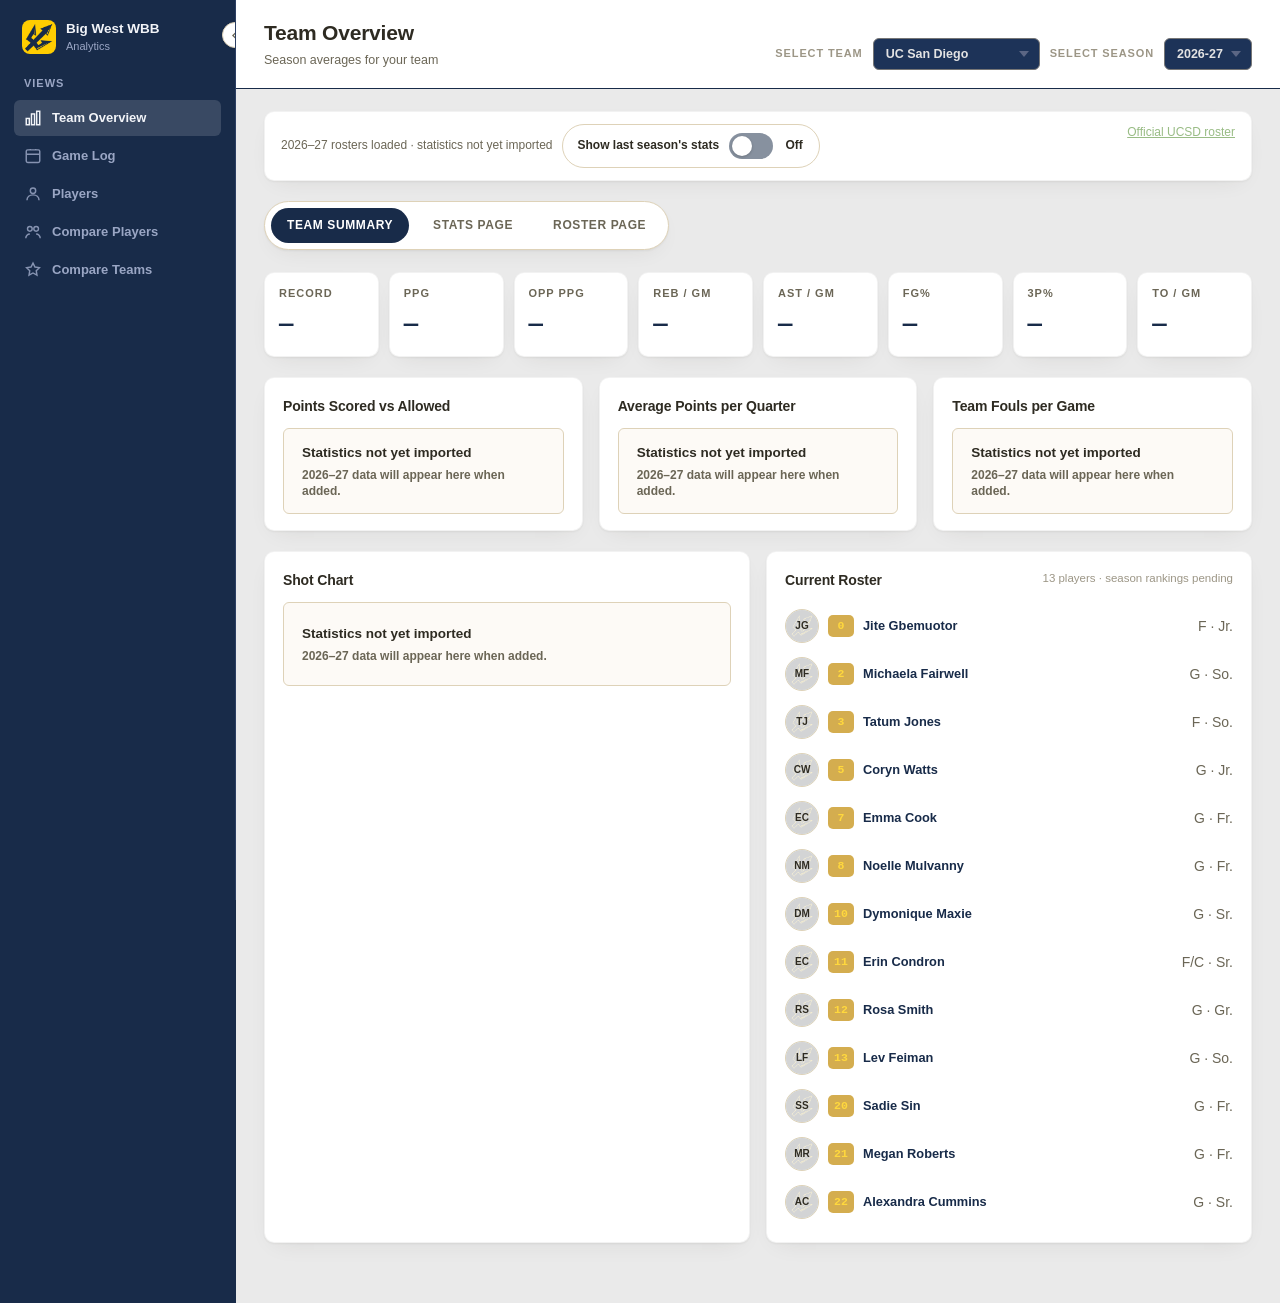
==== commit d910dbc7: "Add official current rosters and prior-season stats views" ====
--- a/index.html
+++ b/index.html
@@ -4,7 +4,7 @@
 <meta charset="UTF-8">
 <meta name="viewport" content="width=device-width, initial-scale=1.0">
 <title>Big West WBB Analytics — Coach's Dashboard</title>
-<link rel="stylesheet" href="style.css?v=20261028l">
+<link rel="stylesheet" href="style.css?v=20261028-compare-player-charts">
 <link rel="preconnect" href="https://fonts.googleapis.com">
 <link rel="preconnect" href="https://fonts.gstatic.com" crossorigin>
 <link href="https://fonts.googleapis.com/css2?family=Inter:wght@400;600;700;800&display=swap" rel="stylesheet">
@@ -28,6 +28,6 @@
 </div>
 <div class="tooltip" id="tooltip"></div>
 
-<script src="script.js?v=20261028l"></script>
+<script src="script.js?v=20261028-compare-player-charts"></script>
 </body>
 </html>
--- a/style.css
+++ b/style.css
@@ -194,8 +194,6 @@
 }
 .team-section-tab:hover{ color:var(--ink); background:var(--surface-2); }
 .team-section-tab.active{ background:#182B49; color:white; }
-.compare-teams-tabs{ flex-wrap:wrap; border-radius:24px; gap:4px; }
-.compare-teams-tabs .team-section-tab{ padding:9px 13px; }
 .team-summary-tiles{ margin-top:2px; }
 
 .roster-page-grid{
@@ -429,14 +427,7 @@
 .roster-table tbody tr.selected td:first-child{ background:#f7efe0; }
 
 /* ---------- Player detail ---------- */
-/* Header band: player on the left (same width as the stat column), the player/window
-   pickers start at the chart column's left edge, then a divider before the stats. */
-.pdetail-head{
-  display:grid; grid-template-columns:292px minmax(0,1fr); column-gap:22px; align-items:center;
-  padding-bottom:16px; border-bottom:1px solid var(--border);
-}
-.pdetail-head-id{ display:flex; align-items:center; gap:14px; min-width:0; }
-.pdetail-head-controls{ display:flex; align-items:center; justify-content:flex-end; gap:16px; flex-wrap:wrap; align-self:end; }
+.pdetail-head{ display:flex; align-items:center; gap:14px; flex-wrap:wrap; }
 .pdetail-avatar{
   width:56px; height:56px; border-radius:50%; background:var(--surface-3);
   display:flex; align-items:center; justify-content:center; font-weight:800; font-size:19px; flex:none;
@@ -456,26 +447,21 @@
 
 /* ---------- Player detail: stat-picker + axis chart layout ---------- */
 .pdetail-body{ display:flex; gap:22px; margin-top:18px; align-items:stretch; }
-.pdetail-stats-col{ width:292px; flex:none; display:flex; flex-direction:column; }
+.pdetail-stats-col{ width:186px; flex:none; display:flex; flex-direction:column; }
 .pdetail-stats-head{
   display:flex; flex-direction:column; gap:4px; margin-bottom:8px;
 }
 .pdetail-context-label{
   font-size:11.5px; color:var(--ink-muted); font-weight:700;
 }
-/* Tiles stretch to fill the column, so their bottom edge lines up with the
-   bottom of the report cards on the right. */
 .stat-tile-grid{
-  display:grid; grid-template-columns:repeat(2,1fr); grid-auto-rows:minmax(104px,1fr); gap:8px; flex:1;
-}
-.stat-tile-grid .tile{
-  padding:10px; display:flex; flex-direction:column; justify-content:center; align-items:center; text-align:center;
-}
-.stat-tile-grid .eyebrow{ margin-bottom:8px; font-size:13px; letter-spacing:.07em; }
-.stat-tile-grid .val{ font-size:28px; line-height:1.1; }
+  display:grid; grid-template-columns:repeat(2,1fr); grid-auto-rows:150px; gap:6px; flex:none;
+}
+.stat-tile-grid .tile{ padding:7px 9px; display:flex; flex-direction:column; justify-content:center; }
+.stat-tile-grid .eyebrow{ margin-bottom:4px; font-size:9.75px; }
+.stat-tile-grid .val{ font-size:13.5px; }
 .pdetail-chart-col{ flex:1; min-width:0; display:flex; flex-direction:column; }
-.pdetail-chart-col .card-title{ flex:none; flex-wrap:wrap; }
-.pdetail-chart-col .card-title h3{ white-space:nowrap; }
+.pdetail-chart-col .card-title{ flex:none; }
 .player-detail-actions{
   display:flex; align-items:center; gap:12px; margin-left:auto; flex-wrap:wrap; justify-content:flex-end;
 }
@@ -612,8 +598,6 @@
 .radar-detail-panel em{ color:var(--ink); font-style:normal; font-family:var(--font-mono); font-weight:900; }
 .player-modal-shell{ max-width:1180px; width:min(1180px, calc(100vw - 48px)); }
 @media (max-width:860px){
-  .pdetail-head{ grid-template-columns:1fr; row-gap:14px; }
-  .pdetail-head-controls{ justify-content:flex-start; }
   .pdetail-body{ flex-direction:column; }
   .pdetail-stats-col{ width:100%; }
   .stat-tile-grid{ grid-template-columns:repeat(3,1fr); }
@@ -683,18 +667,7 @@
 .rotation-pair-row:last-child{ border-bottom:none; }
 .rotation-pair-row > div{ min-width:0; display:flex; }
 .rotation-pair-row .rotation-row{ border-bottom:none; height:100%; padding:12px 0; }
-.rotation-team-title{ font-size:12px; font-weight:800; color:var(--ink-muted); margin-bottom:8px; text-transform:uppercase; letter-spacing:.04em; text-align:center; }
-/* Split the top-five card down the middle (same center line as the VS in the
-   header card above it) and center each team's players in their own half. */
-.rotation-pair-head,
-.rotation-pair-row{ position:relative; }
-.rotation-pair-head::after,
-.rotation-pair-row::after{
-  content:''; position:absolute; top:0; bottom:0; left:50%; width:1px; background:var(--border); pointer-events:none;
-}
-.rotation-pair-row .rotation-row{ justify-items:center; }
-.rotation-pair-row .rotation-main{ justify-content:center; }
-.rotation-pair-row .rotation-tags{ justify-content:center; padding-left:0; }
+.rotation-team-title{ font-size:12px; font-weight:800; color:var(--ink-muted); margin-bottom:8px; text-transform:uppercase; letter-spacing:.04em; }
 .rotation-row{
   display:grid; grid-template-columns:1fr; gap:8px; align-items:start;
   padding:10px 0; border-bottom:1px solid var(--border);
@@ -748,49 +721,26 @@
 .compare-trend-summary b{ color:var(--ink); font-family:var(--font-mono); }
 .compare-team-trend{ height:170px; }
 
-/* ---------- Compare tables (Compare Players / Compare Teams) ---------- */
-.compare-card-head{ display:flex; align-items:flex-start; justify-content:space-between; gap:14px; }
-.compare-card-head h3{ font-size:16px; }
-.compare-card-sub{ margin:4px 0 0; color:var(--ink-muted); font-size:12.5px; font-weight:600; }
-.compare-badge{
-  flex:none; padding:5px 9px; border-radius:6px; background:var(--accent-soft); color:var(--accent-ink);
-  font-size:10px; font-weight:800; letter-spacing:.08em; text-transform:uppercase; white-space:nowrap;
-}
-.compare-toggle{
-  display:inline-flex; align-items:center; gap:2px; margin:14px 0 4px; padding:3px;
-  border:1px solid var(--border); border-radius:8px; background:var(--surface);
-}
-.compare-toggle button{
-  border:none; background:transparent; color:var(--ink-muted); cursor:pointer; border-radius:6px;
-  padding:7px 12px; font:inherit; font-size:11px; font-weight:800; letter-spacing:.06em; text-transform:uppercase;
-}
-.compare-toggle button:hover{ color:var(--ink); background:var(--surface-2); }
-.compare-toggle button.active{ background:#182B49; color:#fff; }
-.compare-table-wrap{ margin-top:14px; overflow-x:auto; }
-.compare-table{ width:100%; border-collapse:collapse; table-layout:fixed; font-size:13.5px; }
-.compare-table th{ text-align:left; font-weight:600; }
-.compare-table thead th{
-  padding:0 14px 10px; font-size:10.5px; font-weight:800; letter-spacing:.08em; text-transform:uppercase; color:var(--ink-faint);
-}
-.compare-table thead th.a, .compare-table thead th.b{ text-align:right; }
-.compare-table thead th.a{ color:var(--series-a); }
-.compare-table thead th.b{ color:color-mix(in srgb, var(--series-b) 78%, #000); }
-.compare-table tbody th{ padding:0 14px; color:var(--ink); }
-.compare-table tbody tr{ border-top:1px solid var(--border); }
-.compare-table tbody td, .compare-table tbody th{ height:44px; }
-.stat-label-sub{ display:block; margin-top:2px; font-size:9.5px; letter-spacing:.04em; color:var(--ink-faint); font-weight:700; }
-.cmp-cell{ padding:0 14px; text-align:right; font-family:var(--font-mono); font-weight:600; color:var(--ink); white-space:nowrap; }
-.cmp-sub{ display:block; margin-top:2px; color:var(--ink-muted); font-size:10.5px; font-weight:600; }
-.cmp-cell.better{ font-weight:800; }
-.cmp-cell.a.better{ background:color-mix(in srgb, var(--series-a) 14%, transparent); color:var(--series-a); }
-.cmp-cell.b.better{ background:color-mix(in srgb, var(--series-b) 22%, transparent); color:color-mix(in srgb, var(--series-b) 72%, #000); }
-.compare-note{ margin:16px 0 0; padding-top:14px; border-top:1px solid var(--border); color:var(--ink-muted); font-size:12px; line-height:1.5; }
-.compare-note b{ color:var(--ink); }
-.compare-basis-note{
-  margin:0; padding:10px 14px; border:1px solid var(--border); border-left:3px solid var(--series-b);
-  border-radius:8px; background:var(--surface); color:var(--ink-muted); font-size:12px; line-height:1.5;
-}
-.compare-basis-note b{ color:var(--ink); }
+.diffrow{ display:grid; grid-template-columns:minmax(80px,1fr) 70px 92px 70px minmax(80px,1fr); align-items:center; gap:8px; padding:9px 2px; border-bottom:1px solid var(--border); }
+.diffrow:last-child{ border-bottom:none; }
+.diffrow .stat-label{ text-align:center; font-size:10.5px; font-weight:800; text-transform:uppercase; letter-spacing:.05em; color:var(--ink-muted); }
+.stat-label-sub{ display:block; margin-top:2px; font-size:9.5px; letter-spacing:.04em; color:var(--ink-faint); }
+.diffval{ font-family:var(--font-mono); font-weight:800; font-size:13px; white-space:nowrap; }
+.diffval.a{ text-align:right; }
+.diffval.b{ text-align:left; }
+.diffval-sub{ display:block; margin-top:2px; color:var(--ink-muted); font-size:10.5px; }
+.edge-tag{
+  display:inline-flex; width:16px; height:16px; margin:0 5px; border-radius:50%;
+  align-items:center; justify-content:center; background:var(--surface-3); color:var(--ink);
+  border:1px solid var(--border); font-family:var(--font-body); font-size:10px; font-weight:900;
+}
+.bar-track{ position:relative; height:8px; border-radius:99px; background:var(--surface-3); overflow:hidden; }
+.bar-fill{ position:absolute; top:0; bottom:0; border-radius:99px; }
+.bar-fill.a{ background:var(--series-a); left:0; }
+.bar-track.left .bar-fill.a{ left:auto; right:0; }
+.bar-fill.b{ background:var(--series-b); left:0; }
+.diffrow.left-wins .diffval.a{ color:var(--series-a); }
+.diffrow.right-wins .diffval.b{ color:var(--series-b); }
 
 /* ---------- Charts ---------- */
 .chart-wrap{ position:relative; }
@@ -820,11 +770,9 @@
   .key-edge-grid{ grid-template-columns:1fr; }
   .rotation-pair-head,
   .rotation-pair-row{ grid-template-columns:1fr; gap:0; }
-  .rotation-pair-head::after,
-  .rotation-pair-row::after{ display:none; }
   .rotation-tags{ padding-left:0; }
-  .compare-table{ font-size:12.5px; }
-  .compare-table thead th, .compare-table tbody th, .cmp-cell{ padding-left:8px; padding-right:8px; }
+  .diffrow{ grid-template-columns:minmax(42px,1fr) 58px 70px 58px minmax(42px,1fr); gap:6px; }
+  .edge-tag{ width:14px; height:14px; margin:0 3px; font-size:9px; }
 }
 .hit{ fill:transparent; }
 .trend-hit{
@@ -869,33 +817,30 @@
 .tab-btn:hover{ color:var(--ink); }
 .tab-btn.active{ color:#182B49; border-bottom-color:#182B49; }
 
+/* ---------- Heatmap legend ---------- */
+.heat-legend{
+  display:flex; align-items:center; gap:8px; margin-top:10px;
+  font-size:10.5px; font-weight:700; color:var(--ink-faint);
+  text-transform:uppercase; letter-spacing:.05em;
+}
+.heat-legend-bar{
+  flex:1; height:8px; border-radius:99px;
+  background:linear-gradient(to right, #FFCD00, #FC8900, #C0524A);
+}
+.heat-caption{ margin:8px 0 0; font-size:11px; color:var(--ink-faint); line-height:1.4; }
 .stat-unit{ font-size:10px; font-weight:800; color:var(--ink-faint); text-transform:uppercase; letter-spacing:.04em; margin-left:4px; width:26px; flex:none; }
 
 @media (prefers-reduced-motion: reduce){ *{ transition:none !important; } }
-
-/* ---------- Conference standings ---------- */
-.standings-head, .standings-row{
-  display:grid; grid-template-columns:24px minmax(0,1fr) 58px 64px; gap:10px; align-items:center;
-}
-.standings-head{
-  padding:0 0 8px; border-bottom:1px solid var(--border);
-  font-size:10px; font-weight:800; letter-spacing:.06em; text-transform:uppercase; color:var(--ink-faint);
-}
-.standings-head span:nth-child(n+3), .standings-row .standings-rec{ text-align:right; }
-.standings-list{ display:flex; flex-direction:column; flex:1; }
-.standings-row{ flex:1; padding:9px 6px; border-bottom:1px solid var(--border); border-radius:6px; font-size:13px; }
-.standings-row:last-child{ border-bottom:none; }
-.standings-row.is-selected{ background:var(--accent-soft); box-shadow:inset 3px 0 0 var(--series-a); }
-.standings-rank{ font-weight:800; color:var(--ink-muted); }
-.standings-team{ display:flex; align-items:center; gap:9px; min-width:0; }
-.standings-logo{
-  width:26px; height:26px; flex:none; border-radius:50%; overflow:hidden; display:flex; align-items:center; justify-content:center;
-  background:var(--surface-3); border:1px solid var(--border); font-size:8px; font-weight:800; color:var(--ink-muted);
-}
-.standings-logo img{ width:100%; height:100%; object-fit:cover; display:block; }
-.standings-team-text{ display:flex; flex-direction:column; gap:5px; min-width:0; flex:1; }
-.standings-name{ font-weight:700; color:var(--ink); white-space:nowrap; overflow:hidden; text-overflow:ellipsis; }
-.standings-bar{ height:6px; border-radius:99px; background:var(--surface-3); overflow:hidden; }
-.standings-bar span{ display:block; height:100%; border-radius:99px; background:var(--series-a); }
-.standings-rec{ font-weight:800; }
-.standings-note{ margin:10px 0 0; font-size:11px; color:var(--ink-faint); line-height:1.4; }
+.current-roster-notice{display:flex;flex-wrap:wrap;justify-content:space-between;gap:8px;padding:12px 16px;color:var(--ink-muted);font-size:12px;}
+.current-roster-notice a{color:var(--accent);}
+.prior-stats-controls{display:flex;align-items:center;flex-wrap:wrap;gap:10px;}
+.prior-stats-toggle{display:inline-flex;align-items:center;gap:10px;border:1px solid var(--border);border-radius:24px;min-height:44px;padding:8px 14px;background:var(--surface);color:var(--ink);font:inherit;font-weight:700;cursor:pointer;}
+.prior-stats-toggle:focus-visible{outline:3px solid var(--series-a);outline-offset:3px;}
+.stats-switch-track{display:inline-flex;align-items:center;width:44px;height:26px;border-radius:99px;padding:3px;box-sizing:border-box;background:#87919f;transition:background .18s ease;}
+.stats-switch-thumb{width:20px;height:20px;border-radius:50%;background:white;box-shadow:0 1px 3px #0003;transition:transform .18s ease;}
+.prior-stats-toggle[aria-checked="true"] .stats-switch-track{background:#236d45;}
+.prior-stats-toggle[aria-checked="true"] .stats-switch-thumb{transform:translateX(18px);}
+.stats-switch-state{min-width:22px;}
+.prior-stats-toggle:disabled{opacity:.6;cursor:wait;}
+.prior-stats-label{display:block;font-size:11px;color:var(--ink-muted);line-height:1.5;}
+.roster-spotlight-card .prior-stats-label{color:inherit;padding:4px 10px;opacity:.8;}
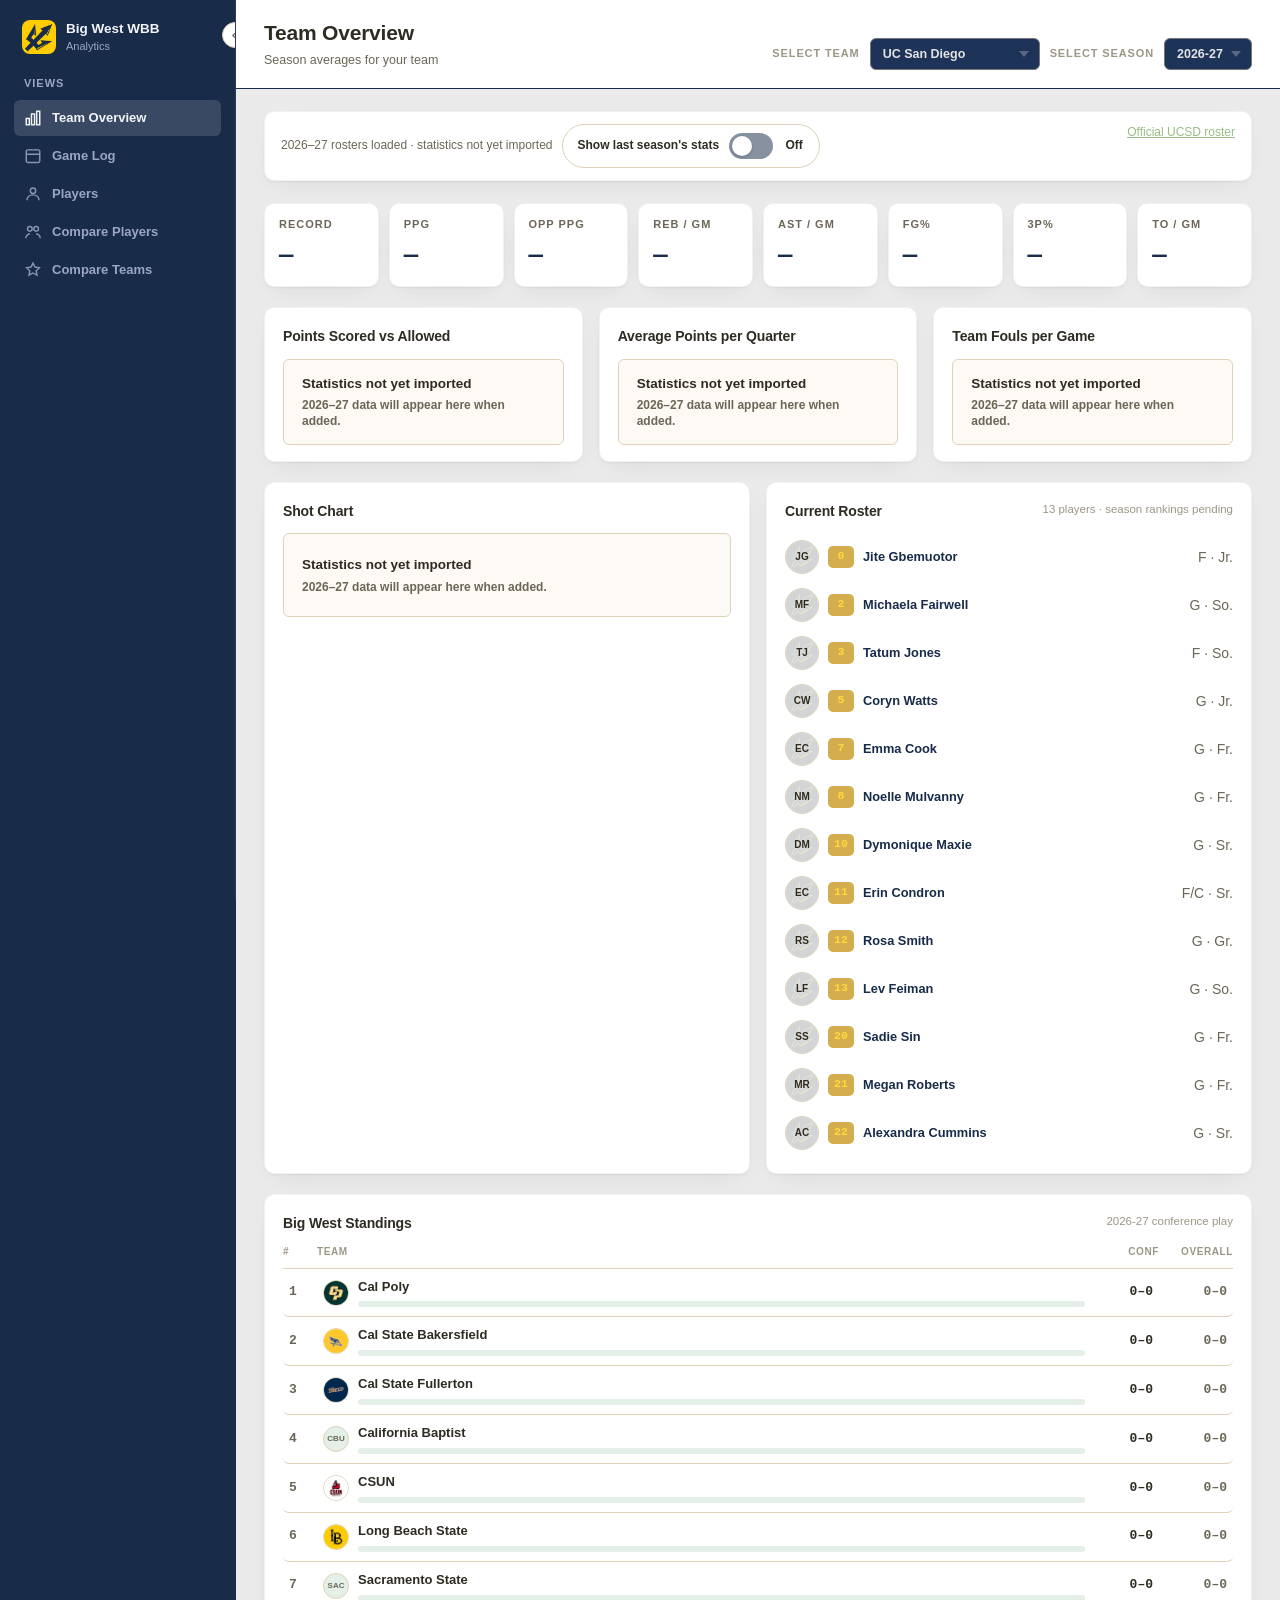
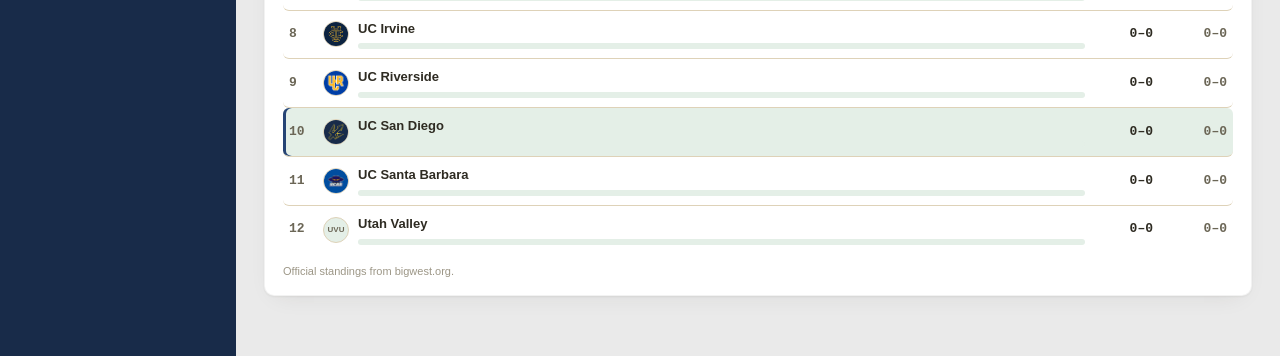
==== commit 89866a7f: "Merge latest dashboard updates with official rosters and prior-season views" ====
--- a/index.html
+++ b/index.html
@@ -4,7 +4,7 @@
 <meta charset="UTF-8">
 <meta name="viewport" content="width=device-width, initial-scale=1.0">
 <title>Big West WBB Analytics — Coach's Dashboard</title>
-<link rel="stylesheet" href="style.css?v=20261028-compare-player-charts">
+<link rel="stylesheet" href="style.css?v=20261028-merged-rosters">
 <link rel="preconnect" href="https://fonts.googleapis.com">
 <link rel="preconnect" href="https://fonts.gstatic.com" crossorigin>
 <link href="https://fonts.googleapis.com/css2?family=Inter:wght@400;600;700;800&display=swap" rel="stylesheet">
@@ -28,6 +28,6 @@
 </div>
 <div class="tooltip" id="tooltip"></div>
 
-<script src="script.js?v=20261028-compare-player-charts"></script>
+<script src="script.js?v=20261028-merged-rosters"></script>
 </body>
 </html>
--- a/style.css
+++ b/style.css
@@ -194,6 +194,8 @@
 }
 .team-section-tab:hover{ color:var(--ink); background:var(--surface-2); }
 .team-section-tab.active{ background:#182B49; color:white; }
+.compare-teams-tabs{ flex-wrap:wrap; border-radius:24px; gap:4px; }
+.compare-teams-tabs .team-section-tab{ padding:9px 13px; }
 .team-summary-tiles{ margin-top:2px; }
 
 .roster-page-grid{
@@ -427,7 +429,14 @@
 .roster-table tbody tr.selected td:first-child{ background:#f7efe0; }
 
 /* ---------- Player detail ---------- */
-.pdetail-head{ display:flex; align-items:center; gap:14px; flex-wrap:wrap; }
+/* Header band: player on the left (same width as the stat column), the player/window
+   pickers start at the chart column's left edge, then a divider before the stats. */
+.pdetail-head{
+  display:grid; grid-template-columns:292px minmax(0,1fr); column-gap:22px; align-items:center;
+  padding-bottom:16px; border-bottom:1px solid var(--border);
+}
+.pdetail-head-id{ display:flex; align-items:center; gap:14px; min-width:0; }
+.pdetail-head-controls{ display:flex; align-items:center; justify-content:flex-end; gap:16px; flex-wrap:wrap; align-self:end; }
 .pdetail-avatar{
   width:56px; height:56px; border-radius:50%; background:var(--surface-3);
   display:flex; align-items:center; justify-content:center; font-weight:800; font-size:19px; flex:none;
@@ -447,21 +456,26 @@
 
 /* ---------- Player detail: stat-picker + axis chart layout ---------- */
 .pdetail-body{ display:flex; gap:22px; margin-top:18px; align-items:stretch; }
-.pdetail-stats-col{ width:186px; flex:none; display:flex; flex-direction:column; }
+.pdetail-stats-col{ width:292px; flex:none; display:flex; flex-direction:column; }
 .pdetail-stats-head{
   display:flex; flex-direction:column; gap:4px; margin-bottom:8px;
 }
 .pdetail-context-label{
   font-size:11.5px; color:var(--ink-muted); font-weight:700;
 }
+/* Tiles stretch to fill the column, so their bottom edge lines up with the
+   bottom of the report cards on the right. */
 .stat-tile-grid{
-  display:grid; grid-template-columns:repeat(2,1fr); grid-auto-rows:150px; gap:6px; flex:none;
-}
-.stat-tile-grid .tile{ padding:7px 9px; display:flex; flex-direction:column; justify-content:center; }
-.stat-tile-grid .eyebrow{ margin-bottom:4px; font-size:9.75px; }
-.stat-tile-grid .val{ font-size:13.5px; }
+  display:grid; grid-template-columns:repeat(2,1fr); grid-auto-rows:minmax(104px,1fr); gap:8px; flex:1;
+}
+.stat-tile-grid .tile{
+  padding:10px; display:flex; flex-direction:column; justify-content:center; align-items:center; text-align:center;
+}
+.stat-tile-grid .eyebrow{ margin-bottom:8px; font-size:13px; letter-spacing:.07em; }
+.stat-tile-grid .val{ font-size:28px; line-height:1.1; }
 .pdetail-chart-col{ flex:1; min-width:0; display:flex; flex-direction:column; }
-.pdetail-chart-col .card-title{ flex:none; }
+.pdetail-chart-col .card-title{ flex:none; flex-wrap:wrap; }
+.pdetail-chart-col .card-title h3{ white-space:nowrap; }
 .player-detail-actions{
   display:flex; align-items:center; gap:12px; margin-left:auto; flex-wrap:wrap; justify-content:flex-end;
 }
@@ -598,6 +612,8 @@
 .radar-detail-panel em{ color:var(--ink); font-style:normal; font-family:var(--font-mono); font-weight:900; }
 .player-modal-shell{ max-width:1180px; width:min(1180px, calc(100vw - 48px)); }
 @media (max-width:860px){
+  .pdetail-head{ grid-template-columns:1fr; row-gap:14px; }
+  .pdetail-head-controls{ justify-content:flex-start; }
   .pdetail-body{ flex-direction:column; }
   .pdetail-stats-col{ width:100%; }
   .stat-tile-grid{ grid-template-columns:repeat(3,1fr); }
@@ -667,7 +683,18 @@
 .rotation-pair-row:last-child{ border-bottom:none; }
 .rotation-pair-row > div{ min-width:0; display:flex; }
 .rotation-pair-row .rotation-row{ border-bottom:none; height:100%; padding:12px 0; }
-.rotation-team-title{ font-size:12px; font-weight:800; color:var(--ink-muted); margin-bottom:8px; text-transform:uppercase; letter-spacing:.04em; }
+.rotation-team-title{ font-size:12px; font-weight:800; color:var(--ink-muted); margin-bottom:8px; text-transform:uppercase; letter-spacing:.04em; text-align:center; }
+/* Split the top-five card down the middle (same center line as the VS in the
+   header card above it) and center each team's players in their own half. */
+.rotation-pair-head,
+.rotation-pair-row{ position:relative; }
+.rotation-pair-head::after,
+.rotation-pair-row::after{
+  content:''; position:absolute; top:0; bottom:0; left:50%; width:1px; background:var(--border); pointer-events:none;
+}
+.rotation-pair-row .rotation-row{ justify-items:center; }
+.rotation-pair-row .rotation-main{ justify-content:center; }
+.rotation-pair-row .rotation-tags{ justify-content:center; padding-left:0; }
 .rotation-row{
   display:grid; grid-template-columns:1fr; gap:8px; align-items:start;
   padding:10px 0; border-bottom:1px solid var(--border);
@@ -721,26 +748,54 @@
 .compare-trend-summary b{ color:var(--ink); font-family:var(--font-mono); }
 .compare-team-trend{ height:170px; }
 
-.diffrow{ display:grid; grid-template-columns:minmax(80px,1fr) 70px 92px 70px minmax(80px,1fr); align-items:center; gap:8px; padding:9px 2px; border-bottom:1px solid var(--border); }
-.diffrow:last-child{ border-bottom:none; }
-.diffrow .stat-label{ text-align:center; font-size:10.5px; font-weight:800; text-transform:uppercase; letter-spacing:.05em; color:var(--ink-muted); }
-.stat-label-sub{ display:block; margin-top:2px; font-size:9.5px; letter-spacing:.04em; color:var(--ink-faint); }
-.diffval{ font-family:var(--font-mono); font-weight:800; font-size:13px; white-space:nowrap; }
-.diffval.a{ text-align:right; }
-.diffval.b{ text-align:left; }
-.diffval-sub{ display:block; margin-top:2px; color:var(--ink-muted); font-size:10.5px; }
-.edge-tag{
-  display:inline-flex; width:16px; height:16px; margin:0 5px; border-radius:50%;
-  align-items:center; justify-content:center; background:var(--surface-3); color:var(--ink);
-  border:1px solid var(--border); font-family:var(--font-body); font-size:10px; font-weight:900;
-}
-.bar-track{ position:relative; height:8px; border-radius:99px; background:var(--surface-3); overflow:hidden; }
-.bar-fill{ position:absolute; top:0; bottom:0; border-radius:99px; }
-.bar-fill.a{ background:var(--series-a); left:0; }
-.bar-track.left .bar-fill.a{ left:auto; right:0; }
-.bar-fill.b{ background:var(--series-b); left:0; }
-.diffrow.left-wins .diffval.a{ color:var(--series-a); }
-.diffrow.right-wins .diffval.b{ color:var(--series-b); }
+/* ---------- Compare tables (Compare Players / Compare Teams) ---------- */
+.compare-card-head{ display:flex; align-items:flex-start; justify-content:space-between; gap:14px; }
+.compare-card-head h3{ font-size:16px; }
+.compare-card-sub{ margin:4px 0 0; color:var(--ink-muted); font-size:12.5px; font-weight:600; }
+.compare-badge{
+  flex:none; padding:5px 9px; border-radius:6px; background:var(--accent-soft); color:var(--accent-ink);
+  font-size:10px; font-weight:800; letter-spacing:.08em; text-transform:uppercase; white-space:nowrap;
+}
+.compare-toggle{
+  display:inline-flex; align-items:center; gap:2px; margin:14px 0 4px; padding:3px;
+  border:1px solid var(--border); border-radius:8px; background:var(--surface);
+}
+.compare-toggle button{
+  border:none; background:transparent; color:var(--ink-muted); cursor:pointer; border-radius:6px;
+  padding:7px 12px; font:inherit; font-size:11px; font-weight:800; letter-spacing:.06em; text-transform:uppercase;
+}
+.compare-toggle button:hover{ color:var(--ink); background:var(--surface-2); }
+.compare-toggle button.active{ background:#182B49; color:#fff; }
+/* Full-width table with three equal columns (stat | side A | side B). Names and numbers are both
+   left-aligned with the same padding, so each name sits directly above its column's numbers. */
+.compare-card-head h3{ font-size:19px; }
+.compare-card-sub{ font-size:14px; }
+.compare-badge{ font-size:11px; padding:6px 10px; }
+.compare-toggle button{ font-size:12.5px; padding:9px 15px; }
+.compare-table-wrap{ margin-top:16px; overflow-x:auto; }
+.compare-table{ width:100%; min-width:0; border-collapse:collapse; table-layout:fixed; font-size:16.5px; }
+.compare-table th{ text-align:left; font-weight:600; }
+.compare-table thead th{
+  padding:0 20px 12px; font-size:12.5px; font-weight:800; letter-spacing:.08em; text-transform:uppercase; color:var(--ink-faint);
+}
+.compare-table thead th.a{ color:var(--series-a); }
+.compare-table thead th.b{ color:color-mix(in srgb, var(--series-b) 78%, #000); }
+.compare-table tbody th{ padding:0 20px; color:var(--ink); }
+.compare-table tbody tr{ border-top:1px solid var(--border); }
+.compare-table tbody td, .compare-table tbody th{ height:56px; }
+.stat-label-sub{ display:block; margin-top:2px; font-size:11px; letter-spacing:.04em; color:var(--ink-faint); font-weight:700; }
+.cmp-cell{ padding:0 20px; text-align:left; font-family:var(--font-mono); font-weight:600; color:var(--ink); white-space:nowrap; }
+.cmp-sub{ display:block; margin-top:2px; color:var(--ink-muted); font-size:12px; font-weight:600; }
+.cmp-cell.better{ font-weight:800; }
+.cmp-cell.a.better{ background:color-mix(in srgb, var(--series-a) 14%, transparent); color:var(--series-a); }
+.cmp-cell.b.better{ background:color-mix(in srgb, var(--series-b) 22%, transparent); color:color-mix(in srgb, var(--series-b) 72%, #000); }
+.compare-note{ margin:18px 0 0; padding-top:16px; border-top:1px solid var(--border); color:var(--ink-muted); font-size:13.5px; line-height:1.55; }
+.compare-note b{ color:var(--ink); }
+.compare-basis-note{
+  margin:0; padding:10px 14px; border:1px solid var(--border); border-left:3px solid var(--series-b);
+  border-radius:8px; background:var(--surface); color:var(--ink-muted); font-size:12px; line-height:1.5;
+}
+.compare-basis-note b{ color:var(--ink); }
 
 /* ---------- Charts ---------- */
 .chart-wrap{ position:relative; }
@@ -770,9 +825,12 @@
   .key-edge-grid{ grid-template-columns:1fr; }
   .rotation-pair-head,
   .rotation-pair-row{ grid-template-columns:1fr; gap:0; }
+  .rotation-pair-head::after,
+  .rotation-pair-row::after{ display:none; }
   .rotation-tags{ padding-left:0; }
-  .diffrow{ grid-template-columns:minmax(42px,1fr) 58px 70px 58px minmax(42px,1fr); gap:6px; }
-  .edge-tag{ width:14px; height:14px; margin:0 3px; font-size:9px; }
+  .compare-table{ font-size:13.5px; }
+  .compare-table thead th, .compare-table tbody th, .cmp-cell{ padding-left:8px; padding-right:8px; }
+  .compare-table thead th{ font-size:11px; }
 }
 .hit{ fill:transparent; }
 .trend-hit{
@@ -817,17 +875,6 @@
 .tab-btn:hover{ color:var(--ink); }
 .tab-btn.active{ color:#182B49; border-bottom-color:#182B49; }
 
-/* ---------- Heatmap legend ---------- */
-.heat-legend{
-  display:flex; align-items:center; gap:8px; margin-top:10px;
-  font-size:10.5px; font-weight:700; color:var(--ink-faint);
-  text-transform:uppercase; letter-spacing:.05em;
-}
-.heat-legend-bar{
-  flex:1; height:8px; border-radius:99px;
-  background:linear-gradient(to right, #FFCD00, #FC8900, #C0524A);
-}
-.heat-caption{ margin:8px 0 0; font-size:11px; color:var(--ink-faint); line-height:1.4; }
 .stat-unit{ font-size:10px; font-weight:800; color:var(--ink-faint); text-transform:uppercase; letter-spacing:.04em; margin-left:4px; width:26px; flex:none; }
 
 @media (prefers-reduced-motion: reduce){ *{ transition:none !important; } }
@@ -844,3 +891,30 @@
 .prior-stats-toggle:disabled{opacity:.6;cursor:wait;}
 .prior-stats-label{display:block;font-size:11px;color:var(--ink-muted);line-height:1.5;}
 .roster-spotlight-card .prior-stats-label{color:inherit;padding:4px 10px;opacity:.8;}
+
+/* ---------- Conference standings ---------- */
+.standings-head, .standings-row{
+  display:grid; grid-template-columns:24px minmax(0,1fr) 58px 64px; gap:10px; align-items:center;
+}
+.standings-head{
+  padding:0 0 8px; border-bottom:1px solid var(--border);
+  font-size:10px; font-weight:800; letter-spacing:.06em; text-transform:uppercase; color:var(--ink-faint);
+}
+.standings-head span:nth-child(n+3), .standings-row .standings-rec{ text-align:right; }
+.standings-list{ display:flex; flex-direction:column; flex:1; }
+.standings-row{ flex:1; padding:9px 6px; border-bottom:1px solid var(--border); border-radius:6px; font-size:13px; }
+.standings-row:last-child{ border-bottom:none; }
+.standings-row.is-selected{ background:var(--accent-soft); box-shadow:inset 3px 0 0 var(--series-a); }
+.standings-rank{ font-weight:800; color:var(--ink-muted); }
+.standings-team{ display:flex; align-items:center; gap:9px; min-width:0; }
+.standings-logo{
+  width:26px; height:26px; flex:none; border-radius:50%; overflow:hidden; display:flex; align-items:center; justify-content:center;
+  background:var(--surface-3); border:1px solid var(--border); font-size:8px; font-weight:800; color:var(--ink-muted);
+}
+.standings-logo img{ width:100%; height:100%; object-fit:cover; display:block; }
+.standings-team-text{ display:flex; flex-direction:column; gap:5px; min-width:0; flex:1; }
+.standings-name{ font-weight:700; color:var(--ink); white-space:nowrap; overflow:hidden; text-overflow:ellipsis; }
+.standings-bar{ height:6px; border-radius:99px; background:var(--surface-3); overflow:hidden; }
+.standings-bar span{ display:block; height:100%; border-radius:99px; background:var(--series-a); }
+.standings-rec{ font-weight:800; }
+.standings-note{ margin:10px 0 0; font-size:11px; color:var(--ink-faint); line-height:1.4; }
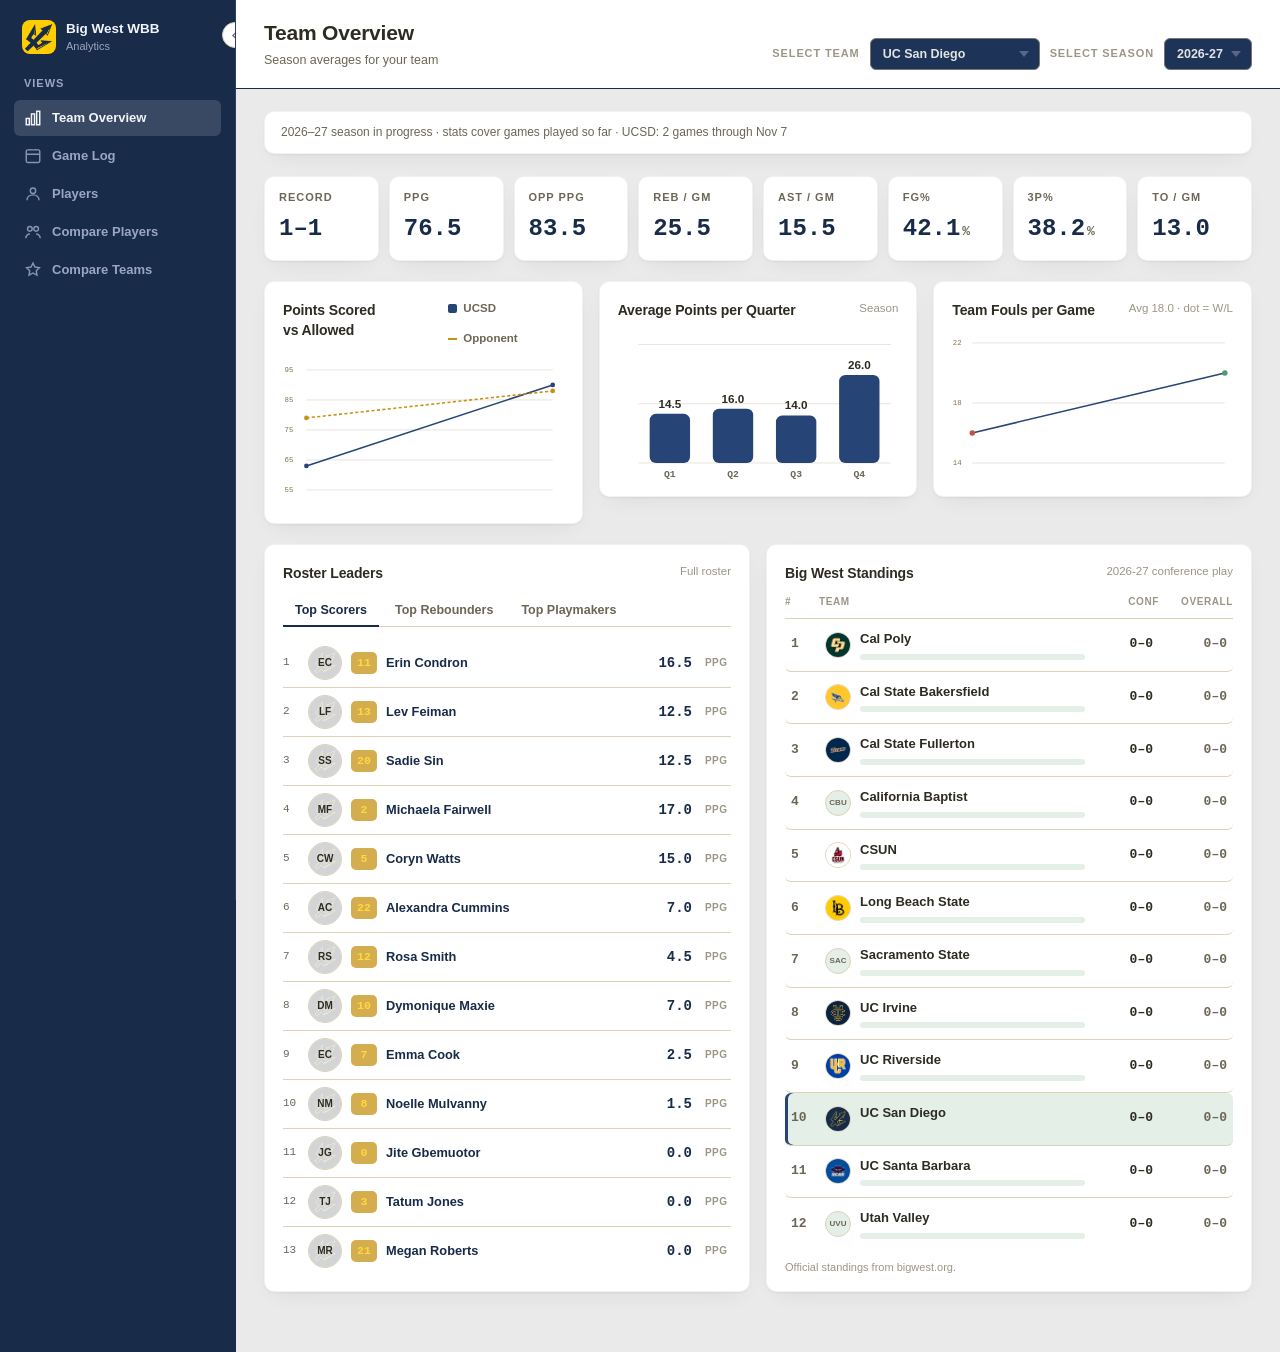
==== commit 753ac81d: "Add 2026-27 played-game stats for all 12 Big West teams Scrape the 31 games played so far (SIDEARM) " ====
--- a/index.html
+++ b/index.html
@@ -28,6 +28,6 @@
 </div>
 <div class="tooltip" id="tooltip"></div>
 
-<script src="script.js?v=20261028-merged-rosters"></script>
+<script src="script.js?v=20261111-played-games"></script>
 </body>
 </html>
